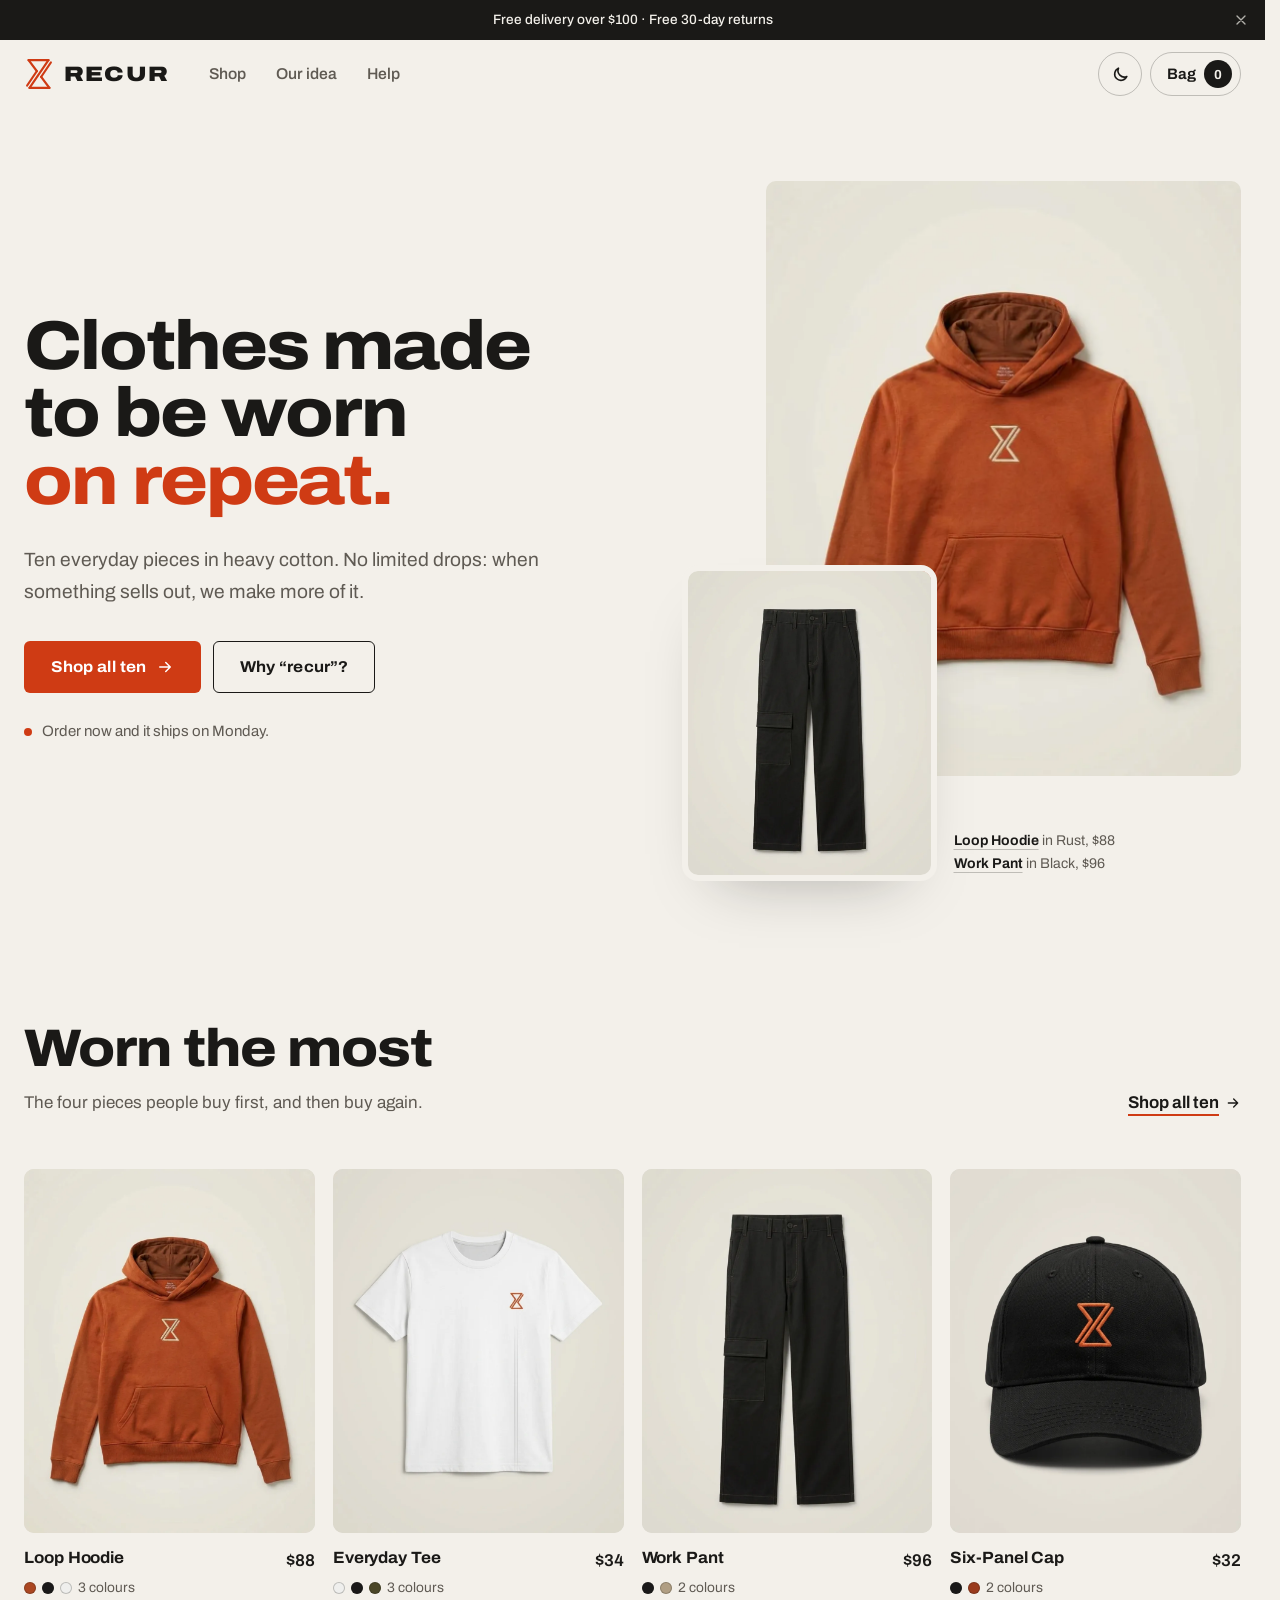
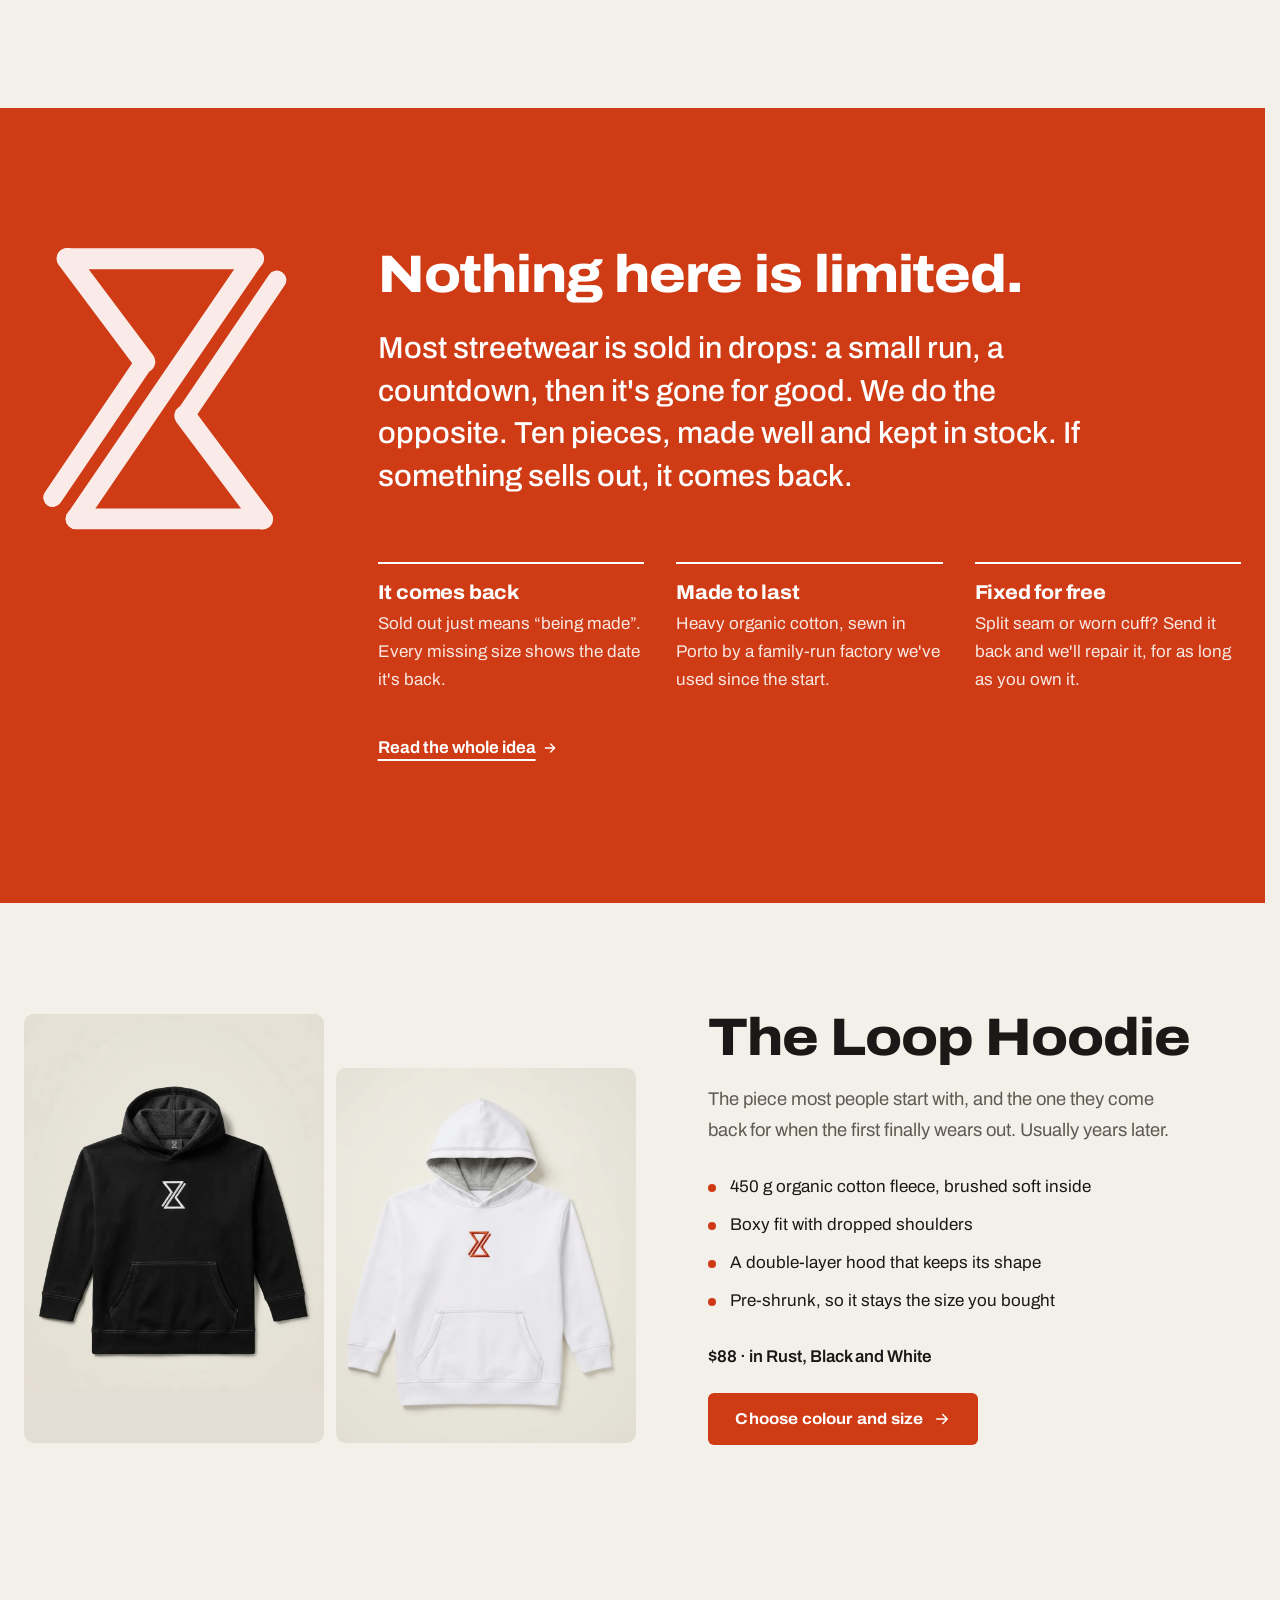
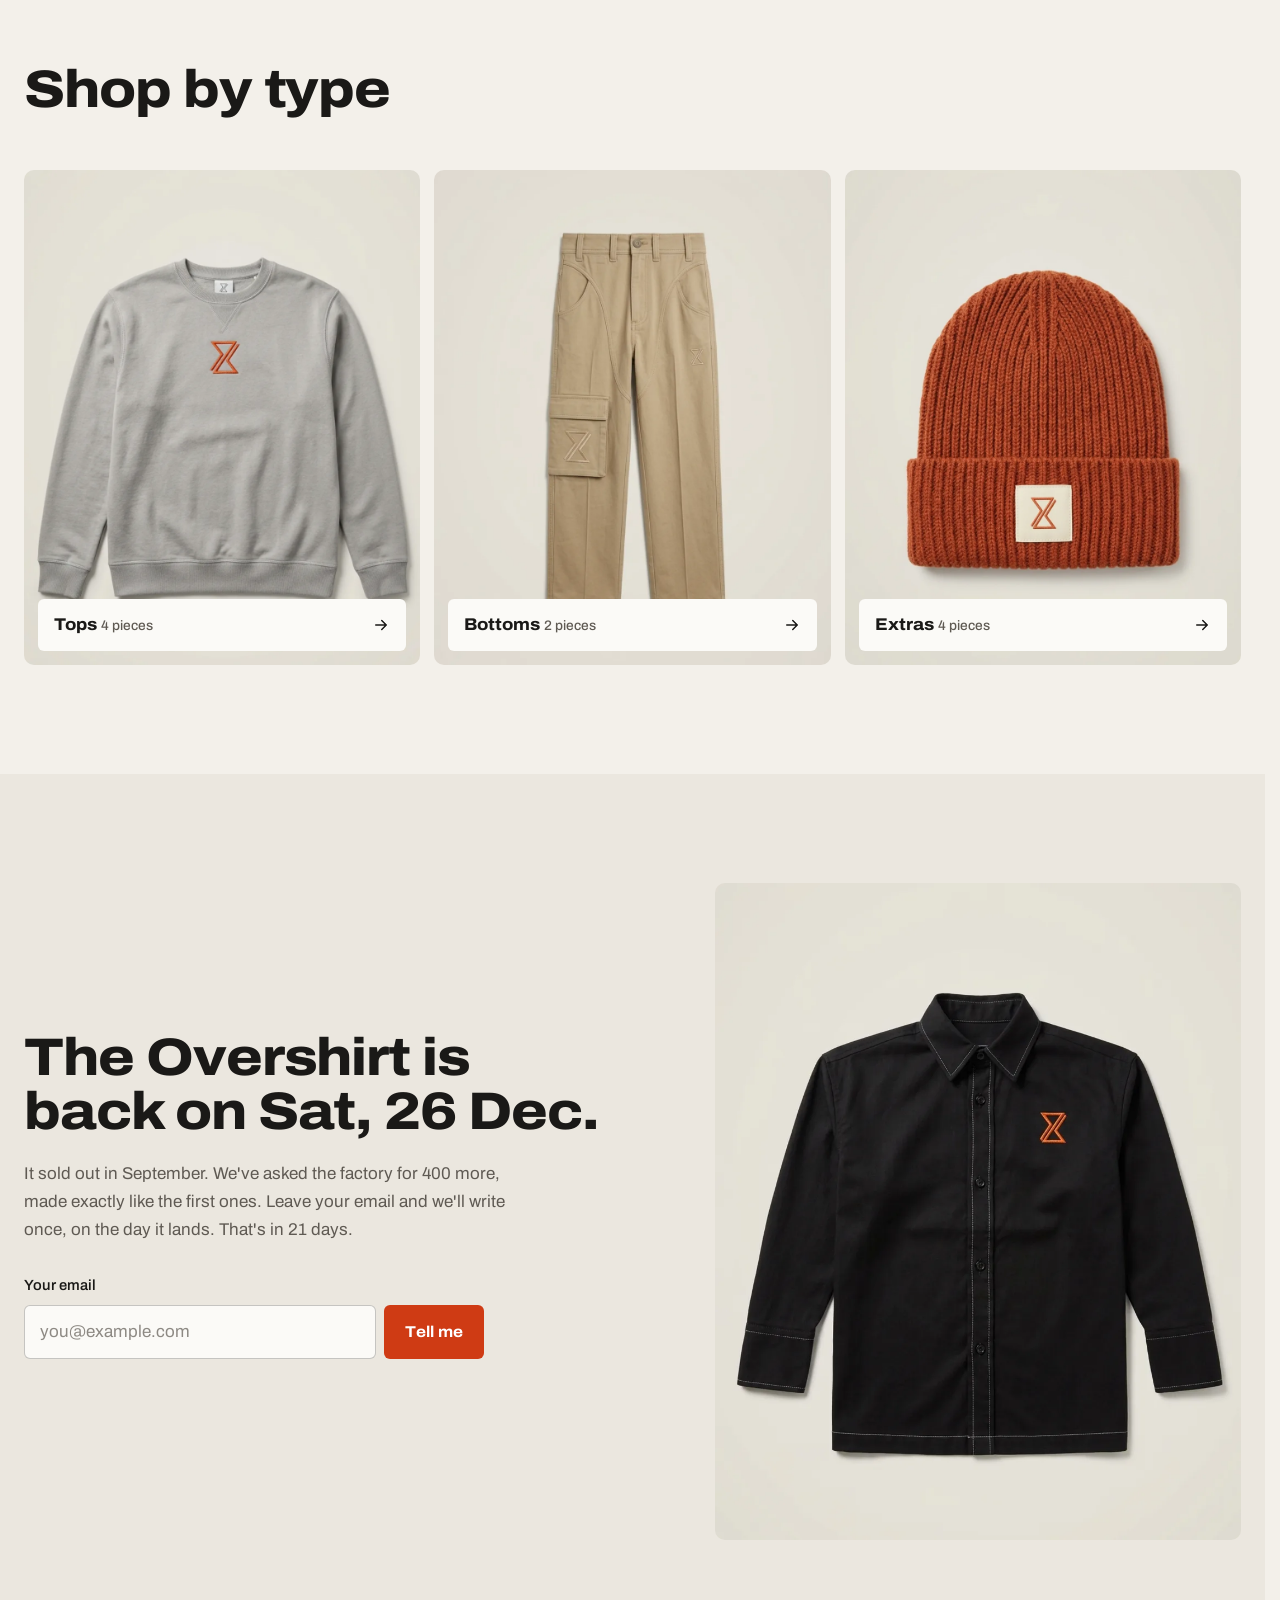
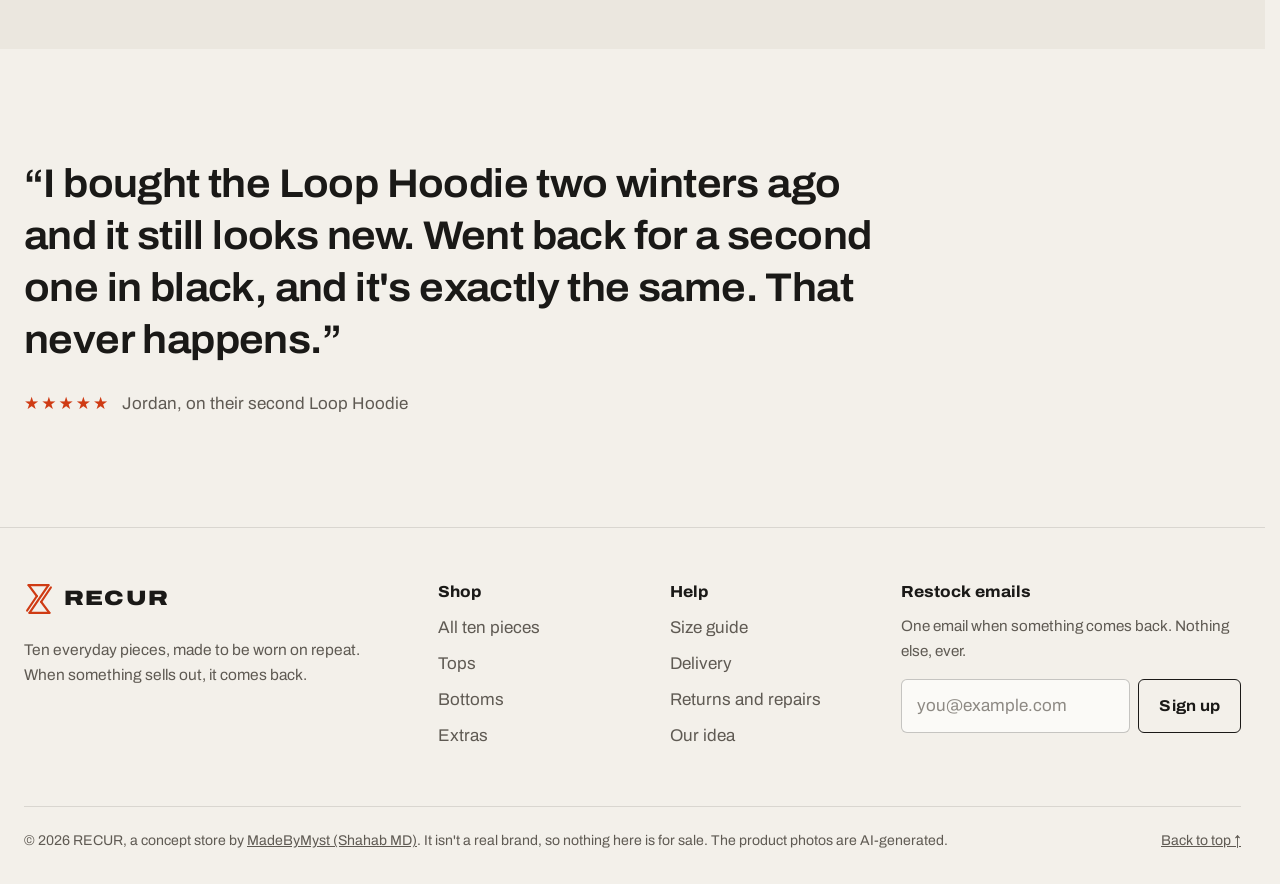
==== index.html @ 431a65ab "Add RECUR, a concept streetwear store A shop for a made-up brand with no limited drops: ten pieces, " ====
<!doctype html>
<html lang="en">
  <head>
    <meta charset="UTF-8" />
    <meta name="viewport" content="width=device-width, initial-scale=1.0" />
    <title>RECUR | Clothes made to be worn on repeat</title>
    <meta name="description" content="RECUR makes ten everyday pieces in heavy cotton, and keeps them in stock. A concept streetwear store by MadeByMyst." />
    <meta name="theme-color" content="#f3f0ea" />
    <link rel="canonical" href="https://madebymyst.github.io/recur/" />

    <!-- Link previews (WhatsApp, Instagram, LinkedIn, X...) -->
    <meta property="og:type" content="website" />
    <meta property="og:url" content="https://madebymyst.github.io/recur/" />
    <meta property="og:title" content="RECUR | Clothes made to be worn on repeat" />
    <meta
      property="og:description"
      content="A concept streetwear store by MadeByMyst, built in plain HTML, CSS and JavaScript."
    />
    <meta property="og:image" content="https://madebymyst.github.io/recur/assets/social-card.jpg" />
    <meta name="twitter:card" content="summary_large_image" />

    <link rel="icon" href="assets/favicon.svg" type="image/svg+xml" />
    <link rel="icon" href="assets/favicon.ico" sizes="32x32" />
    <link rel="apple-touch-icon" href="assets/apple-touch-icon.png" />
    <link rel="preconnect" href="https://fonts.googleapis.com" />
    <link rel="preconnect" href="https://fonts.gstatic.com" crossorigin />
    <link
      rel="stylesheet"
      href="https://fonts.googleapis.com/css2?family=Archivo:wdth,wght@62..125,100..900&display=swap"
    />
    <link rel="stylesheet" href="styles.css" />
    <script>
      // Before the page paints: pick the theme (a saved choice, or the system
      // setting) and hide the delivery bar if it was closed before
      (function () {
        var saved = null;
        try {
          saved = localStorage.getItem("recur-theme");
          if (localStorage.getItem("recur-notice") === "closed") {
            document.documentElement.classList.add("notice-closed");
          }
        } catch (e) {}
        var dark = saved
          ? saved === "dark"
          : window.matchMedia("(prefers-color-scheme: dark)").matches;
        document.documentElement.dataset.theme = dark ? "dark" : "light";
        document.documentElement.classList.add("js");
      })();
    </script>
    <script src="products.js" defer></script>
    <script src="script.js" defer></script>
    <script src="store.js" defer></script>
  </head>

  <body>
    <a class="skip-link" href="#main">Skip to content</a>

    <!-- The mark, drawn once and reused. It takes the colour of the text around it. -->
    <svg width="0" height="0" style="position: absolute" aria-hidden="true" focusable="false">
      <symbol id="lemni" viewBox="0 0 100 100">
        <g fill="none" stroke="currentColor" stroke-linecap="round" stroke-linejoin="round">
          <path stroke-width="6.73" d="M10.2 88.62 42.81 40.41M57.19 59.59 89.8 11.38" />
          <path stroke-width="7.63" d="M42.81 40.41 15.39 3.79M84.61 96.21 57.19 59.59" />
          <path stroke-width="7.45" d="M15.39 3.79H81.54M18.46 96.21H84.61" />
          <path stroke-width="7.19" d="M81.54 3.79 18.46 96.21" />
        </g>
      </symbol>
    </svg>

    <div class="notice">
      <p>Free delivery over $100 · Free 30-day returns</p>
      <button class="notice-close" type="button" aria-label="Close this message">
        <svg class="icon" viewBox="0 0 24 24" aria-hidden="true"><path d="M6 6l12 12M18 6 6 18" /></svg>
      </button>
    </div>

    <!-- HEADER -->
    <header class="site-header" id="top">
      <div class="container header-inner">
        <a class="brand" href="index.html" aria-label="RECUR, home">
          <svg class="lemni" viewBox="0 0 100 100" aria-hidden="true"><use href="#lemni" /></svg>
          <span class="wordmark">RECUR</span>
        </a>

        <nav class="site-nav" id="site-nav" aria-label="Main">
          <a href="shop.html">Shop</a>
          <a href="about.html">Our idea</a>
          <a href="help.html">Help</a>
        </nav>

        <div class="header-actions">
          <button class="icon-btn theme-toggle" type="button" aria-label="Switch to dark theme">
            <svg class="icon icon-moon" viewBox="0 0 24 24" aria-hidden="true">
              <path d="M20 14.5A8 8 0 0 1 9.5 4a8 8 0 1 0 10.5 10.5Z" />
            </svg>
            <svg class="icon icon-sun" viewBox="0 0 24 24" aria-hidden="true">
              <circle cx="12" cy="12" r="4" />
              <path d="M12 2.5v2M12 19.5v2M4.6 4.6 6 6M18 18l1.4 1.4M2.5 12h2M19.5 12h2M4.6 19.4 6 18M18 6l1.4-1.4" />
            </svg>
          </button>
          <button class="bag-toggle" type="button" aria-haspopup="dialog">
            Bag <span class="bag-count" data-bag-count>0</span>
          </button>
          <button
            class="menu-toggle"
            type="button"
            aria-expanded="false"
            aria-controls="site-nav"
          >
            <span class="visually-hidden">Menu</span>
            <span class="bar" aria-hidden="true"></span>
            <span class="bar" aria-hidden="true"></span>
          </button>
        </div>
      </div>
    </header>

    <main id="main">
      <!-- HERO -->
      <section class="hero" aria-labelledby="hero-title">
        <div class="container hero-grid">
          <div class="hero-copy">
            <h1 class="hero-title" id="hero-title">
              <span class="line"><span>Clothes made</span></span>
              <span class="line"><span>to be worn</span></span>
              <span class="line"><span class="accent">on repeat.</span></span>
            </h1>
            <p class="lead hero-fade">
              Ten everyday pieces in heavy cotton. No limited drops: when
              something sells out, we make more of it.
            </p>
            <div class="actions hero-fade">
              <a class="btn btn-primary" href="shop.html">Shop all ten <svg class="icon" viewBox="0 0 24 24" aria-hidden="true"><path d="M5 12h14M13 6l6 6-6 6" /></svg></a>
              <a class="btn btn-ghost" href="about.html">Why “recur”?</a>
            </div>
            <p class="ship-note hero-fade" data-ship-note>
              Orders placed before 2pm on a weekday ship the same day.
            </p>
          </div>

          <figure class="hero-visual">
            <a class="hero-main" href="shop.html#loop-hoodie" data-product="loop-hoodie" data-colour="rust">
              <img src="assets/products/loop-hoodie-rust.webp" alt="The Loop Hoodie in Rust, laid flat" width="960" height="1200" fetchpriority="high" />
            </a>
            <a class="hero-side" href="shop.html#work-pant" data-product="work-pant" data-colour="black">
              <img src="assets/products/work-pant-black.webp" alt="The Work Pant in Black, laid flat" width="960" height="1200"  />
            </a>
            <figcaption>
              <button type="button" data-product="loop-hoodie" data-colour="rust">Loop Hoodie</button>
              in Rust, $88<br />
              <button type="button" data-product="work-pant" data-colour="black">Work Pant</button>
              in Black, $96
            </figcaption>
          </figure>
        </div>
      </section>

      <!-- WORN THE MOST -->
      <section class="section" aria-labelledby="popular-title">
        <div class="container">
          <div class="section-top reveal">
            <div>
              <h2 id="popular-title">Worn the most</h2>
              <p>The four pieces people buy first, and then buy again.</p>
            </div>
            <a class="link" href="shop.html">Shop all ten <svg class="icon" viewBox="0 0 24 24" aria-hidden="true"><path d="M5 12h14M13 6l6 6-6 6" /></svg></a>
          </div>
          <ul
            class="product-grid stagger"
            data-products="loop-hoodie everyday-tee work-pant six-panel-cap"
          ></ul>
          <noscript><p>Turn on JavaScript to see the products and use the bag.</p></noscript>
        </div>
      </section>

      <!-- THE IDEA -->
      <section class="idea" aria-labelledby="idea-title">
        <div class="container idea-grid">
          <svg class="lemni idea-mark" viewBox="0 0 100 100" aria-hidden="true"><use href="#lemni" /></svg>
          <div class="reveal">
            <h2 id="idea-title">Nothing here is limited.</h2>
            <p class="statement">
              Most streetwear is sold in drops: a small run, a countdown, then
              it's gone for good. We do the opposite. Ten pieces, made well and
              kept in stock. If something sells out, it comes back.
            </p>
            <ul class="idea-points">
              <li>
                <h3>It comes back</h3>
                <p>
                  Sold out just means “being made”. Every missing size shows the
                  date it's back.
                </p>
              </li>
              <li>
                <h3>Made to last</h3>
                <p>
                  Heavy organic cotton, sewn in Porto by a family-run factory
                  we've used since the start.
                </p>
              </li>
              <li>
                <h3>Fixed for free</h3>
                <p>
                  Split seam or worn cuff? Send it back and we'll repair it, for
                  as long as you own it.
                </p>
              </li>
            </ul>
            <a class="link" href="about.html">Read the whole idea <svg class="icon" viewBox="0 0 24 24" aria-hidden="true"><path d="M5 12h14M13 6l6 6-6 6" /></svg></a>
          </div>
        </div>
      </section>

      <!-- ONE PIECE, UP CLOSE -->
      <section class="section" aria-labelledby="feature-title">
        <div class="container feature-grid">
          <div class="feature-media reveal">
            <a href="shop.html#loop-hoodie" data-product="loop-hoodie" data-colour="black">
              <img src="assets/products/loop-hoodie-black.webp" alt="The Loop Hoodie in Black" width="960" height="1200" loading="lazy" />
            </a>
            <a href="shop.html#loop-hoodie" data-product="loop-hoodie" data-colour="white">
              <img src="assets/products/loop-hoodie-white.webp" alt="The Loop Hoodie in White" width="960" height="1200" loading="lazy" />
            </a>
          </div>

          <div class="feature-text reveal">
            <h2 id="feature-title">The Loop Hoodie</h2>
            <p class="feature-lead">
              The piece most people start with, and the one they come back for
              when the first finally wears out. Usually years later.
            </p>
            <ul class="dot-list">
              <li>450 g organic cotton fleece, brushed soft inside</li>
              <li>Boxy fit with dropped shoulders</li>
              <li>A double-layer hood that keeps its shape</li>
              <li>Pre-shrunk, so it stays the size you bought</li>
            </ul>
            <p class="feature-price">$88 · in Rust, Black and White</p>
            <button class="btn btn-primary" type="button" data-product="loop-hoodie">
              Choose colour and size <svg class="icon" viewBox="0 0 24 24" aria-hidden="true"><path d="M5 12h14M13 6l6 6-6 6" /></svg>
            </button>
          </div>
        </div>
      </section>

      <!-- SHOP BY TYPE -->
      <section class="section" aria-labelledby="types-title">
        <div class="container">
          <div class="section-top reveal">
            <h2 id="types-title">Shop by type</h2>
          </div>
          <div class="category-grid stagger">
            <a class="category" href="shop.html?type=tops">
              <img src="assets/products/heavy-crew-grey.webp" alt="" width="960" height="1200" loading="lazy" />
              <span class="category-label">
                <span>Tops <small>4 pieces</small></span>
                <svg class="icon" viewBox="0 0 24 24" aria-hidden="true"><path d="M5 12h14M13 6l6 6-6 6" /></svg>
              </span>
            </a>
            <a class="category" href="shop.html?type=bottoms">
              <img src="assets/products/work-pant-stone.webp" alt="" width="960" height="1200" loading="lazy" />
              <span class="category-label">
                <span>Bottoms <small>2 pieces</small></span>
                <svg class="icon" viewBox="0 0 24 24" aria-hidden="true"><path d="M5 12h14M13 6l6 6-6 6" /></svg>
              </span>
            </a>
            <a class="category" href="shop.html?type=extras">
              <img src="assets/products/rib-beanie-rust.webp" alt="" width="960" height="1200" loading="lazy" />
              <span class="category-label">
                <span>Extras <small>4 pieces</small></span>
                <svg class="icon" viewBox="0 0 24 24" aria-hidden="true"><path d="M5 12h14M13 6l6 6-6 6" /></svg>
              </span>
            </a>
          </div>
        </div>
      </section>

      <!-- BACK SOON -->
      <section class="section back-soon" aria-labelledby="back-title">
        <div class="container back-grid">
          <div class="back-text reveal">
            <h2 id="back-title">
              The Overshirt is back
              <span data-restock="overshirt">soon</span>.
            </h2>
            <p>
              It sold out in September. We've asked the factory for 400 more,
              made exactly like the first ones. Leave your email and we'll write
              once, on the day it lands.
              <span data-restock-in="overshirt"></span>
            </p>
            <form class="alert-form" data-alert-form>
              <label for="back-email">Your email</label>
              <div class="alert-row">
                <input
                  id="back-email"
                  type="email"
                  name="email"
                  autocomplete="email"
                  placeholder="you@example.com"
                  required
                />
                <button class="btn btn-primary" type="submit">Tell me</button>
              </div>
              <p class="form-status" role="status" aria-live="polite"></p>
            </form>
          </div>
          <a class="back-media reveal" href="shop.html#overshirt" data-product="overshirt">
            <img src="assets/products/overshirt-black.webp" alt="The Overshirt in Black, laid flat" width="960" height="1200" loading="lazy" />
          </a>
        </div>
      </section>

      <!-- ONE CUSTOMER -->
      <section class="section" aria-label="What a customer says">
        <div class="container">
          <figure class="quote reveal">
            <blockquote>
              <p>
                “I bought the Loop Hoodie two winters ago and it still looks
                new. Went back for a second one in black, and it's exactly the
                same. That never happens.”
              </p>
            </blockquote>
            <figcaption>
              <span class="stars" role="img" aria-label="5 out of 5 stars">★★★★★</span>
              Jordan, on their second Loop Hoodie
            </figcaption>
          </figure>
        </div>
      </section>
    </main>

    <!-- FOOTER -->
    <footer class="site-footer">
      <div class="container footer-top">
        <div class="footer-brand">
          <a class="brand" href="index.html" aria-label="RECUR, home">
            <svg class="lemni" viewBox="0 0 100 100" aria-hidden="true"><use href="#lemni" /></svg>
            <span class="wordmark">RECUR</span>
          </a>
          <p>
            Ten everyday pieces, made to be worn on repeat. When something sells
            out, it comes back.
          </p>
        </div>

        <nav class="footer-col" aria-label="Shop">
          <h2>Shop</h2>
          <ul>
            <li><a href="shop.html">All ten pieces</a></li>
            <li><a href="shop.html?type=tops">Tops</a></li>
            <li><a href="shop.html?type=bottoms">Bottoms</a></li>
            <li><a href="shop.html?type=extras">Extras</a></li>
          </ul>
        </nav>

        <nav class="footer-col" aria-label="Help">
          <h2>Help</h2>
          <ul>
            <li><a href="help.html#sizes">Size guide</a></li>
            <li><a href="help.html#delivery">Delivery</a></li>
            <li><a href="help.html#returns">Returns and repairs</a></li>
            <li><a href="about.html">Our idea</a></li>
          </ul>
        </nav>

        <div class="footer-col">
          <h2>Restock emails</h2>
          <p>One email when something comes back. Nothing else, ever.</p>
          <form class="alert-form" data-alert-form>
            <label class="visually-hidden" for="footer-email">Your email</label>
            <div class="alert-row">
              <input
                id="footer-email"
                type="email"
                name="email"
                autocomplete="email"
                placeholder="you@example.com"
                required
              />
              <button class="btn btn-ghost" type="submit">Sign up</button>
            </div>
            <p class="form-status" role="status" aria-live="polite"></p>
          </form>
        </div>
      </div>

      <div class="container footer-bottom">
        <p>
          &copy; <span data-year>2026</span> RECUR, a concept store by
          <a href="https://madebymyst.github.io/">MadeByMyst (Shahab MD)</a>. It
          isn't a real brand, so nothing here is for sale. The product photos
          are AI-generated.
        </p>
        <a href="#top">Back to top ↑</a>
      </div>
    </footer>
  </body>
</html>
---- styles.css ----
/* ==========================================================================
   RECUR: a concept store by MadeByMyst.
   Bone, ink and one rust accent. Big wide type, real product photos,
   plain words. Light and dark themes share every rule below; only the
   colour tokens change.
   Written mobile-first. Larger screens are added with min-width queries.
   ========================================================================== */

/* DESIGN TOKENS */

:root {
  color-scheme: light;

  /* Colours (light) */
  --bg: #f3f0ea;
  --bg-soft: #ebe7df;
  --surface: #fbfaf7;
  --ink: #1a1917;
  --muted: #5f5a53;
  --line: rgba(26, 25, 23, 0.12);
  --line-strong: rgba(26, 25, 23, 0.24);
  --accent: #cf3b14;
  --accent-ink: #ffffff;
  --photo: #e2ded6; /* behind product photos, the same in both themes */
  --success: #2f6b3a;
  --error: #b3261e;
  --scrim: rgba(26, 22, 18, 0.45);
  --shadow: 0 30px 60px -30px rgba(26, 25, 23, 0.35);

  /* Type */
  --font: "Archivo", system-ui, sans-serif;

  /* Shape & layout */
  --radius-sm: 6px;
  --radius: 10px;
  --radius-lg: 16px;
  --container: 1240px;
  --gutter: 24px;
  --header-h: 68px;

  /* Motion: one long, soft ease-out for almost everything */
  --ease-out: cubic-bezier(0.22, 1, 0.36, 1);
}

/* Dark theme: picked with the toggle, or by the system when nothing is saved */
:root[data-theme="dark"] {
  color-scheme: dark;
  --bg: #131211;
  --bg-soft: #1b1a18;
  --surface: #1f1d1b;
  --ink: #efebe4;
  --muted: #a7a197;
  --line: rgba(239, 235, 228, 0.12);
  --line-strong: rgba(239, 235, 228, 0.24);
  --accent: #ff6a3d;
  --accent-ink: #1a1310;
  --photo: #d9d5cc;
  --success: #86c793;
  --error: #ff8a80;
  --scrim: rgba(0, 0, 0, 0.62);
  --shadow: 0 30px 60px -30px rgba(0, 0, 0, 0.85);
}

@media (prefers-color-scheme: dark) {
  :root:not([data-theme]) {
    color-scheme: dark;
    --bg: #131211;
    --bg-soft: #1b1a18;
    --surface: #1f1d1b;
    --ink: #efebe4;
    --muted: #a7a197;
    --line: rgba(239, 235, 228, 0.12);
    --line-strong: rgba(239, 235, 228, 0.24);
    --accent: #ff6a3d;
    --accent-ink: #1a1310;
    --photo: #d9d5cc;
    --success: #86c793;
    --error: #ff8a80;
    --scrim: rgba(0, 0, 0, 0.62);
    --shadow: 0 30px 60px -30px rgba(0, 0, 0, 0.85);
  }
}

/* RESET & BASE */

*,
*::before,
*::after {
  box-sizing: border-box;
}

* {
  margin: 0;
}

html {
  scroll-behavior: smooth;
  scroll-padding-top: calc(var(--header-h) + 16px);
  scrollbar-gutter: stable;
  -webkit-text-size-adjust: 100%;
}

/* Nothing behind a popup should scroll */
html:has(dialog[open]) {
  overflow: hidden;
}

body {
  background-color: var(--bg);
  color: var(--ink);
  font-family: var(--font);
  font-size: 1.0625rem;
  line-height: 1.65;
  -webkit-font-smoothing: antialiased;
  overflow-x: clip;
}

img,
svg {
  display: block;
  max-width: 100%;
}

a {
  color: inherit;
}

button,
input,
select,
textarea {
  font: inherit;
  color: inherit;
}

button {
  cursor: pointer;
}

::selection {
  background: var(--accent);
  color: var(--accent-ink);
}

:focus-visible {
  outline: 2px solid var(--accent);
  outline-offset: 3px;
  border-radius: 4px;
}

/* TYPOGRAPHY */

h1,
h2,
h3 {
  font-weight: 800;
  font-stretch: 112%;
  line-height: 1.04;
  letter-spacing: -0.02em;
  text-wrap: balance;
}

h1 {
  font-size: clamp(2.6rem, 5.4vw, 4.6rem);
  line-height: 0.98;
  letter-spacing: -0.03em;
}

h2 {
  font-size: clamp(2rem, 4.2vw, 3.3rem);
}

h3 {
  font-size: 1.25rem;
  font-weight: 750;
  font-stretch: 106%;
  letter-spacing: -0.01em;
}

p {
  color: var(--muted);
  text-wrap: pretty;
}

strong {
  color: var(--ink);
  font-weight: 650;
}

.accent {
  color: var(--accent);
}

.lead {
  max-width: 32em;
  font-size: clamp(1.08rem, 1.5vw, 1.25rem);
}

/* Text links with an underline in the accent colour */
.link {
  display: inline-flex;
  align-items: center;
  gap: 6px;
  color: var(--ink);
  font-weight: 650;
  text-decoration: underline;
  text-decoration-color: var(--accent);
  text-decoration-thickness: 2px;
  text-underline-offset: 6px;
  transition: text-underline-offset 0.4s var(--ease-out);
}

.link:hover {
  text-underline-offset: 9px;
}

.link .icon {
  width: 16px;
  height: 16px;
  transition: translate 0.5s var(--ease-out);
}

.link:hover .icon {
  translate: 3px 0;
}

/* Line icons */
.icon {
  width: 20px;
  height: 20px;
  flex: none;
  fill: none;
  stroke: currentColor;
  stroke-width: 2;
  stroke-linecap: round;
  stroke-linejoin: round;
}

/* The mark (one line that loops back on itself). It takes the text colour. */
.lemni {
  width: 30px;
  height: 30px;
  flex: none;
  overflow: visible;
}

/* LAYOUT HELPERS */

.container {
  width: min(var(--container), 100% - 2 * var(--gutter));
  margin-inline: auto;
}

.section {
  padding-block: clamp(64px, 8.5vw, 112px);
}

.section-top {
  display: flex;
  flex-wrap: wrap;
  align-items: end;
  justify-content: space-between;
  gap: 16px 40px;
  margin-bottom: clamp(32px, 5vw, 52px);
}

.section-top p {
  max-width: 34em;
  margin-top: 12px;
}

.visually-hidden {
  position: absolute;
  width: 1px;
  height: 1px;
  padding: 0;
  overflow: hidden;
  clip: rect(0 0 0 0);
  white-space: nowrap;
  border: 0;
}

.skip-link {
  position: absolute;
  top: -100px;
  left: 16px;
  z-index: 100;
  padding: 10px 16px;
  border-radius: var(--radius-sm);
  background: var(--ink);
  color: var(--bg);
  font-weight: 650;
  text-decoration: none;
}

.skip-link:focus {
  top: 12px;
}

.concept-note {
  font-size: 0.88rem;
}

/* BUTTONS (ink slides across from the left on hover) */

.btn {
  display: inline-flex;
  align-items: center;
  justify-content: center;
  gap: 10px;
  min-height: 52px;
  padding: 0 26px;
  border: 1.5px solid transparent;
  border-radius: var(--radius-sm);
  font-size: 0.98rem;
  font-weight: 700;
  font-stretch: 108%;
  letter-spacing: 0.005em;
  text-decoration: none;
  background-image: linear-gradient(var(--ink), var(--ink));
  background-repeat: no-repeat;
  background-position: left center;
  background-size: 0% 100%;
  transition:
    background-size 0.6s var(--ease-out),
    color 0.35s ease,
    border-color 0.35s ease,
    transform 0.5s var(--ease-out);
}

.btn:hover {
  background-size: 100% 100%;
  color: var(--bg);
}

.btn:active {
  transform: scale(0.98);
}

.btn .icon {
  width: 18px;
  height: 18px;
  transition: translate 0.5s var(--ease-out);
}

.btn:hover .icon {
  translate: 4px 0;
}

.btn-primary {
  color: var(--accent-ink);
  background-color: var(--accent);
}

.btn-primary:hover {
  border-color: var(--ink);
}

.btn-ghost {
  color: var(--ink);
  background-color: transparent;
  border-color: var(--ink);
}

.btn-block {
  width: 100%;
}

.btn:disabled {
  opacity: 0.55;
  cursor: not-allowed;
  background-size: 0% 100%;
  color: var(--accent-ink);
}

/* Small round buttons in the header and popups */
.icon-btn {
  display: inline-grid;
  place-items: center;
  width: 44px;
  height: 44px;
  padding: 0;
  background: transparent;
  border: 1px solid var(--line-strong);
  border-radius: 50%;
  color: var(--ink);
  transition:
    border-color 0.3s ease,
    background-color 0.3s ease;
}

.icon-btn:hover {
  border-color: var(--ink);
}

/* ANNOUNCEMENT BAR (plain text, it doesn't move) */

.notice {
  position: relative;
  overflow: hidden;
  background-color: var(--ink);
}

.notice p {
  padding: 9px 52px;
  color: var(--bg);
  font-size: 0.85rem;
  font-weight: 500;
  text-align: center;
}

/* The X on the right. Once closed, the bar stays closed (see script.js). */
.notice-close {
  position: absolute;
  top: 50%;
  right: max(8px, calc((100% - var(--container)) / 2 - 8px));
  display: grid;
  place-items: center;
  width: 32px;
  height: 32px;
  padding: 0;
  background: transparent;
  border: 0;
  border-radius: 50%;
  color: var(--bg);
  opacity: 0.7;
  translate: 0 -50%;
  transition:
    opacity 0.3s ease,
    background-color 0.3s ease;
}

.notice-close:hover {
  opacity: 1;
  background-color: rgba(127, 127, 127, 0.2);
}

.notice-close .icon {
  width: 16px;
  height: 16px;
  transition: rotate 0.5s var(--ease-out);
}

.notice-close:hover .icon {
  rotate: 90deg;
}

.notice-close:focus-visible {
  outline-color: var(--bg);
  outline-offset: -2px;
}

.notice-closed .notice,
html:not(.js) .notice-close {
  display: none;
}

/* HEADER (hides while scrolling down, comes back when scrolling up) */

.site-header {
  position: sticky;
  top: 0;
  z-index: 50;
  background-color: var(--bg);
  border-bottom: 1px solid transparent;
  transition:
    transform 0.6s var(--ease-out),
    border-color 0.4s ease;
}

.site-header.is-scrolled {
  border-bottom-color: var(--line);
}

.site-header.is-hidden {
  transform: translateY(-100%);
}

.site-header:focus-within {
  transform: none;
}

.header-inner {
  display: flex;
  align-items: center;
  gap: 16px 40px;
  height: var(--header-h);
}

.brand {
  display: inline-flex;
  align-items: center;
  gap: 10px;
  color: var(--ink);
  text-decoration: none;
}

.brand .lemni {
  color: var(--accent);
  transition: rotate 0.9s var(--ease-out);
}

/* Turned upside down, the mark looks the same: it comes back to itself */
.brand:hover .lemni {
  rotate: 180deg;
}

.wordmark {
  font-size: 1.3rem;
  font-weight: 900;
  font-stretch: 125%;
  letter-spacing: 0.06em;
  line-height: 1;
}

.site-nav {
  display: flex;
  align-items: center;
  flex-wrap: wrap;
  gap: 8px 30px;
}

.site-nav a {
  position: relative;
  color: var(--muted);
  font-size: 0.98rem;
  font-weight: 550;
  text-decoration: none;
  transition: color 0.3s ease;
}

.site-nav a::after {
  content: "";
  position: absolute;
  right: 0;
  bottom: -6px;
  left: 0;
  height: 2px;
  background-color: var(--accent);
  scale: 0 1;
  transform-origin: right;
  transition: scale 0.5s var(--ease-out);
}

.site-nav a:hover,
.site-nav a[aria-current="page"] {
  color: var(--ink);
}

.site-nav a:hover::after,
.site-nav a[aria-current="page"]::after {
  scale: 1 1;
  transform-origin: left;
}

.header-actions {
  display: flex;
  align-items: center;
  gap: 8px;
  margin-left: auto;
}

/* Light/dark switch: shows the theme you'd switch to */
.theme-toggle .icon {
  width: 19px;
  height: 19px;
  transition:
    rotate 0.7s var(--ease-out),
    opacity 0.3s ease;
}

.theme-toggle .icon-sun,
:root[data-theme="dark"] .theme-toggle .icon-moon {
  display: none;
}

:root[data-theme="dark"] .theme-toggle .icon-sun {
  display: block;
}

.theme-toggle:hover .icon {
  rotate: -20deg;
}

.bag-toggle {
  display: inline-flex;
  align-items: center;
  gap: 8px;
  height: 44px;
  padding: 0 8px 0 16px;
  background: transparent;
  border: 1px solid var(--line-strong);
  border-radius: 999px;
  font-size: 0.95rem;
  font-weight: 650;
  transition: border-color 0.3s ease;
}

.bag-toggle:hover {
  border-color: var(--ink);
}

.bag-count {
  display: inline-grid;
  place-items: center;
  min-width: 28px;
  height: 28px;
  padding: 0 6px;
  border-radius: 999px;
  background-color: var(--ink);
  color: var(--bg);
  font-size: 0.82rem;
  font-weight: 700;
  font-variant-numeric: tabular-nums;
}

.bag-count.is-bumped {
  animation: bump 0.6s var(--ease-out);
}

@keyframes bump {
  30% {
    scale: 1.3;
    background-color: var(--accent);
    color: var(--accent-ink);
  }
}

/* The theme and bag buttons need JavaScript */
html:not(.js) .theme-toggle,
html:not(.js) .bag-toggle {
  display: none;
}

/* Menu button (only on small screens, and only with JavaScript) */
.menu-toggle {
  display: none;
  position: relative;
  width: 44px;
  height: 44px;
  background: transparent;
  border: 1px solid var(--line-strong);
  border-radius: 50%;
}

.menu-toggle .bar {
  position: absolute;
  right: 13px;
  left: 13px;
  height: 2px;
  border-radius: 2px;
  background-color: var(--ink);
  transition:
    translate 0.5s var(--ease-out),
    rotate 0.5s var(--ease-out),
    opacity 0.3s ease;
}

.menu-toggle .bar:nth-child(2) {
  top: 16px;
}

.menu-toggle .bar:nth-child(3) {
  top: 25px;
}

.menu-toggle[aria-expanded="true"] .bar:nth-child(2) {
  translate: 0 4.5px;
  rotate: 45deg;
}

.menu-toggle[aria-expanded="true"] .bar:nth-child(3) {
  translate: 0 -4.5px;
  rotate: -45deg;
}

@media (max-width: 860px) {
  .header-inner {
    gap: 12px;
  }

  /* Without JavaScript the links simply wrap under the logo */
  html:not(.js) .header-inner {
    flex-wrap: wrap;
    height: auto;
    padding-block: 14px;
  }

  .js .menu-toggle {
    display: block;
  }

  /* The open menu fills the screen below the header */
  .js .site-nav {
    position: absolute;
    top: 100%;
    right: 0;
    left: 0;
    flex-direction: column;
    flex-wrap: nowrap;
    align-items: stretch;
    gap: 0;
    height: calc(100vh - var(--header-h));
    height: calc(100dvh - var(--header-h));
    padding: 8px var(--gutter) 32px;
    overflow-y: auto;
    background-color: var(--bg);
    visibility: hidden;
    opacity: 0;
    translate: 0 -12px;
    transition:
      opacity 0.4s var(--ease-out),
      translate 0.6s var(--ease-out),
      visibility 0s linear 0.6s;
  }

  .js .site-nav.is-open {
    visibility: visible;
    opacity: 1;
    translate: 0 0;
    transition-delay: 0s;
  }

  .js .site-nav a {
    padding: 18px 2px;
    color: var(--ink);
    font-size: 2rem;
    font-weight: 800;
    font-stretch: 112%;
    letter-spacing: -0.02em;
    border-bottom: 1px solid var(--line);
  }

  .js .site-nav a::after {
    display: none;
  }

  .js .site-nav a[aria-current="page"] {
    color: var(--accent);
  }

  /* Links slide in one after another */
  .js .site-nav.is-open > * {
    animation: menu-item-in 0.7s var(--ease-out) backwards;
  }

  .js .site-nav.is-open > :nth-child(2) {
    animation-delay: 0.05s;
  }

  .js .site-nav.is-open > :nth-child(3) {
    animation-delay: 0.1s;
  }

  body.menu-open {
    overflow: hidden;
  }
}

@keyframes menu-item-in {
  from {
    opacity: 0;
    translate: 0 16px;
  }
}

/* HERO */

.hero {
  padding-block: clamp(32px, 6vw, 72px) clamp(16px, 3vw, 40px);
}

.hero-grid {
  display: grid;
  gap: 48px;
  align-items: center;
}

.hero-title {
  margin-bottom: 28px;
}

/* Each line slides up from behind a mask when the page loads */
.hero-title .line {
  display: block;
  overflow: hidden;
  padding-bottom: 0.1em;
  margin-bottom: -0.1em;
}

.hero-title .line > span {
  display: inline-block;
  animation: line-up 1.2s var(--ease-out) 0.05s backwards;
}

.hero-title .line:nth-child(2) > span {
  animation-delay: 0.15s;
}

.hero-title .line:nth-child(3) > span {
  animation-delay: 0.25s;
}

@keyframes line-up {
  from {
    translate: 0 110%;
  }
}

.hero-fade {
  animation: fade-up 1.1s var(--ease-out) 0.4s backwards;
}

.actions.hero-fade {
  animation-delay: 0.5s;
}

.ship-note.hero-fade {
  animation-delay: 0.6s;
}

@keyframes fade-up {
  from {
    opacity: 0;
    translate: 0 20px;
  }
}

.actions {
  display: flex;
  flex-wrap: wrap;
  gap: 12px;
  margin-top: 34px;
}

/* "Order in the next 2 h 10 min and it ships today" (kept live by script.js) */
.ship-note {
  display: flex;
  align-items: flex-start;
  gap: 10px;
  margin-top: 26px;
  font-size: 0.94rem;
}

.ship-note::before {
  content: "";
  width: 8px;
  height: 8px;
  flex: none;
  margin-top: 0.6em;
  border-radius: 50%;
  background-color: var(--accent);
}

/* Two product photos: a big one and a smaller one tucked under it.
   --drift is set by script.js so the small one moves a little slower. */
.hero-visual {
  --drift: 0;
  position: relative;
  padding: 0 0 18% 14%;
}

.hero-visual a {
  display: block;
  overflow: hidden;
  background-color: var(--photo);
  border-radius: var(--radius);
}

.hero-visual img {
  width: 100%;
  height: auto;
  transition: scale 1.4s var(--ease-out);
}

.hero-visual a:hover img {
  scale: 1.04;
}

.hero-main {
  animation: photo-in 1.4s var(--ease-out) 0.2s backwards;
}

.hero-side {
  position: absolute;
  bottom: 0;
  left: 0;
  width: 44%;
  box-shadow: var(--shadow);
  outline: 6px solid var(--bg);
  translate: 0 calc(var(--drift) * -1px);
  animation: photo-in 1.4s var(--ease-out) 0.4s backwards;
}

@keyframes photo-in {
  from {
    opacity: 0;
    translate: 0 50px;
  }
}

.hero-visual figcaption {
  position: absolute;
  right: 0;
  bottom: 0;
  width: 52%;
  font-size: 0.88rem;
  color: var(--muted);
}

.hero-visual figcaption button {
  padding: 0;
  background: none;
  border: 0;
  color: var(--ink);
  font-weight: 650;
  text-decoration: underline;
  text-decoration-color: var(--line-strong);
  text-underline-offset: 4px;
  transition: text-decoration-color 0.3s ease;
}

.hero-visual figcaption button:hover {
  text-decoration-color: var(--accent);
}

/* PRODUCT CARDS (built by store.js from products.js) */

.product-grid {
  display: grid;
  grid-template-columns: repeat(2, 1fr);
  gap: 36px 14px;
  padding: 0;
  list-style: none;
}

.product-card {
  position: relative;
  min-width: 0;
}

.product-card > a {
  display: block;
  color: inherit;
  text-decoration: none;
}

.product-media {
  position: relative;
  overflow: hidden;
  aspect-ratio: 4 / 5;
  background-color: var(--photo);
  border-radius: var(--radius);
}

.product-media img {
  position: absolute;
  inset: 0;
  width: 100%;
  height: 100%;
  object-fit: cover;
  transition:
    opacity 0.6s ease,
    scale 1.4s var(--ease-out);
}

/* A second colour fades in on hover */
.product-media .alt {
  opacity: 0;
}

.product-card:hover .product-media img {
  scale: 1.04;
}

.product-card:hover .product-media .alt {
  opacity: 1;
}

.product-tag {
  position: absolute;
  top: 12px;
  left: 12px;
  z-index: 1;
  padding: 4px 9px;
  border-radius: 4px;
  background-color: var(--ink);
  color: var(--bg);
  font-size: 0.78rem;
  font-weight: 650;
  line-height: 1.4;
}

.product-tag.is-back {
  background-color: var(--accent);
  color: var(--accent-ink);
}

/* "Quick look" rises from the bottom on hover (mouse only) */
.product-quick {
  position: absolute;
  right: 12px;
  bottom: 12px;
  left: 12px;
  z-index: 1;
  display: none;
  padding: 11px 14px;
  border-radius: var(--radius-sm);
  background-color: #fbfaf7;
  color: #1a1917;
  font-size: 0.9rem;
  font-weight: 650;
  text-align: center;
  opacity: 0;
  translate: 0 12px;
  transition:
    opacity 0.4s ease,
    translate 0.6s var(--ease-out);
}

@media (hover: hover) and (pointer: fine) {
  .product-quick {
    display: block;
  }

  .product-card:hover .product-quick,
  .product-card > a:focus-visible .product-quick {
    opacity: 1;
    translate: 0 0;
  }
}

.product-info {
  display: grid;
  grid-template-columns: 1fr auto;
  gap: 2px 12px;
  margin-top: 14px;
}

.product-name {
  font-size: 1.02rem;
  font-weight: 700;
  font-stretch: 104%;
  letter-spacing: -0.005em;
  line-height: 1.3;
}

.product-price {
  color: var(--ink);
  font-weight: 600;
  font-variant-numeric: tabular-nums;
}

.product-colours {
  grid-column: 1 / -1;
  display: flex;
  align-items: center;
  gap: 6px;
  font-size: 0.86rem;
}

.swatch {
  width: 12px;
  height: 12px;
  border-radius: 50%;
  background-color: var(--c);
  box-shadow: inset 0 0 0 1px var(--line-strong);
}

.product-colours .swatch:last-of-type {
  margin-right: 4px;
}

/* Cards that arrive after a filter change slide in */
.product-card.is-new {
  animation: fade-up 0.8s var(--ease-out) backwards;
  animation-delay: calc(var(--i, 0) * 50ms);
}

/* A plain-text card in the shop grid */
.grid-note {
  grid-column: 1 / -1;
  align-self: stretch;
  display: grid;
  align-content: center;
  gap: 12px;
  padding: clamp(24px, 4vw, 40px);
  border: 1px solid var(--line-strong);
  border-radius: var(--radius);
}

.grid-note h3 {
  font-size: clamp(1.4rem, 2.4vw, 1.9rem);
}

.grid-note .link {
  justify-self: start;
  margin-top: 4px;
}

/* IDEA (the one full-colour block) */

.idea {
  position: relative;
  overflow: hidden;
  padding-block: clamp(80px, 11vw, 140px);
  background-color: var(--accent);
  color: var(--accent-ink);
}

.idea p,
.idea strong {
  color: var(--accent-ink);
}

.idea-grid {
  position: relative;
  display: grid;
  gap: 48px;
}

/* The big mark turns slowly as the block scrolls past (see script.js) */
.idea-mark {
  --turn: 0;
  width: clamp(120px, 22vw, 300px);
  height: auto;
  aspect-ratio: 1;
  color: var(--accent-ink);
  opacity: 0.9;
  rotate: calc(var(--turn) * 180deg);
}

.idea .statement {
  max-width: 24em;
  margin-top: 24px;
  font-size: clamp(1.3rem, 2.6vw, 1.9rem);
  font-weight: 500;
  line-height: 1.4;
}

.idea-points {
  display: grid;
  gap: 28px;
  margin-top: clamp(40px, 6vw, 64px);
  padding: 0;
  list-style: none;
}

.idea-points li {
  padding-top: 18px;
  border-top: 2px solid currentColor;
}

.idea-points h3 {
  margin-bottom: 8px;
}

.idea-points p {
  opacity: 0.88;
}

.idea .link {
  margin-top: 40px;
  color: var(--accent-ink);
  text-decoration-color: currentColor;
}

/* FEATURE (one product, up close) */

.feature-grid {
  display: grid;
  gap: 40px;
  align-items: center;
}

.feature-media {
  display: grid;
  grid-template-columns: 1fr 1fr;
  gap: 12px;
}

.feature-media a {
  display: block;
  overflow: hidden;
  background-color: var(--photo);
  border-radius: var(--radius);
}

.feature-media a:last-child {
  margin-top: 18%;
}

.feature-media img {
  width: 100%;
  height: auto;
  transition: scale 1.4s var(--ease-out);
}

.feature-media a:hover img {
  scale: 1.04;
}

.feature-text h2 {
  margin-bottom: 18px;
}

.feature-lead {
  max-width: 26em;
  font-size: 1.15rem;
}

.dot-list {
  display: grid;
  gap: 10px;
  margin-top: 28px;
  padding: 0;
  list-style: none;
}

.dot-list li {
  position: relative;
  padding-left: 22px;
}

.dot-list li::before {
  content: "";
  position: absolute;
  top: 0.66em;
  left: 0;
  width: 8px;
  height: 8px;
  border-radius: 50%;
  background-color: var(--accent);
}

.feature-price {
  margin: 28px 0 22px;
  color: var(--ink);
  font-weight: 600;
}

/* CATEGORIES */

.category-grid {
  display: grid;
  gap: 14px;
}

.category {
  position: relative;
  display: block;
  overflow: hidden;
  background-color: var(--photo);
  border-radius: var(--radius);
  text-decoration: none;
}

.category img {
  width: 100%;
  height: 100%;
  aspect-ratio: 1;
  object-fit: cover;
  transition: scale 1.4s var(--ease-out);
}

.category:hover img {
  scale: 1.05;
}

.category-label {
  position: absolute;
  right: 14px;
  bottom: 14px;
  left: 14px;
  display: flex;
  align-items: center;
  justify-content: space-between;
  gap: 12px;
  padding: 12px 16px;
  border-radius: var(--radius-sm);
  background-color: #fbfaf7;
  color: #1a1917;
  font-weight: 750;
  font-stretch: 108%;
}

.category-label small {
  color: #5f5a53;
  font-size: 0.86rem;
  font-weight: 500;
  font-stretch: 100%;
}

.category-label .icon {
  width: 18px;
  height: 18px;
  margin-left: auto;
  transition: translate 0.5s var(--ease-out);
}

.category:hover .category-label .icon {
  translate: 4px 0;
}

/* BACK SOON */

.back-soon {
  background-color: var(--bg-soft);
}

.back-grid {
  display: grid;
  gap: 40px;
  align-items: center;
}

.back-text h2 {
  margin-bottom: 20px;
}

.back-text > p {
  max-width: 30em;
}

.back-media {
  display: block;
  overflow: hidden;
  background-color: var(--photo);
  border-radius: var(--radius);
}

.back-media img {
  width: 100%;
  height: auto;
  transition: scale 1.4s var(--ease-out);
}

.back-media:hover img {
  scale: 1.04;
}

/* Email sign-up for restocks (a demo, nothing is sent) */
.alert-form {
  max-width: 460px;
  margin-top: 28px;
}

.alert-form label {
  display: block;
  margin-bottom: 8px;
  font-size: 0.92rem;
  font-weight: 550;
}

.alert-row {
  display: flex;
  gap: 8px;
}

.alert-row input {
  flex: 1;
  min-width: 0;
}

.alert-row .btn {
  flex: none;
  min-height: 50px;
  padding: 0 20px;
}

.form-status {
  min-height: 1.6em;
  margin-top: 10px;
  font-size: 0.92rem;
}

.form-status.is-success {
  color: var(--success);
}

.form-status.is-error {
  color: var(--error);
}

/* QUOTE */

.quote {
  max-width: 900px;
}

.quote blockquote p {
  color: var(--ink);
  font-size: clamp(1.5rem, 3.4vw, 2.5rem);
  font-weight: 650;
  font-stretch: 106%;
  line-height: 1.3;
  letter-spacing: -0.015em;
}

.quote figcaption {
  display: flex;
  align-items: center;
  gap: 12px;
  margin-top: 24px;
  color: var(--muted);
}

.stars {
  color: var(--accent);
  letter-spacing: 0.12em;
}

/* PAGE TOP (shop, about, help) */

.page-top {
  padding-block: clamp(40px, 7vw, 88px) clamp(28px, 4vw, 44px);
}

.page-top h1 {
  margin-bottom: 18px;
}

/* SHOP */

.shop-tools {
  display: flex;
  flex-wrap: wrap;
  align-items: center;
  justify-content: space-between;
  gap: 16px;
  margin-top: 36px;
  padding-block: 16px;
  border-block: 1px solid var(--line);
}

.filters {
  display: flex;
  flex-wrap: wrap;
  gap: 8px;
}

.filter {
  display: inline-flex;
  align-items: center;
  gap: 6px;
  min-height: 40px;
  padding: 0 16px;
  background: transparent;
  border: 1px solid var(--line-strong);
  border-radius: 999px;
  font-size: 0.94rem;
  font-weight: 600;
  transition:
    background-color 0.3s ease,
    border-color 0.3s ease,
    color 0.3s ease;
}

.filter:hover {
  border-color: var(--ink);
}

.filter[aria-pressed="true"] {
  background-color: var(--ink);
  border-color: var(--ink);
  color: var(--bg);
}

.filter-count {
  font-weight: 450;
  opacity: 0.7;
}

.sort {
  display: flex;
  align-items: center;
  gap: 10px;
  font-size: 0.94rem;
  color: var(--muted);
}

.sort select {
  width: auto;
  min-height: 40px;
  padding: 0 38px 0 14px;
  border-radius: 999px;
}

.shop-grid {
  padding-block: 32px clamp(72px, 10vw, 120px);
}

.restock {
  background-color: var(--bg-soft);
}

.restock-grid {
  display: grid;
  gap: 32px;
}

.restock-grid h2 {
  margin-bottom: 14px;
}

.restock-list {
  padding: 0;
  list-style: none;
  border-top: 1px solid var(--line-strong);
}

.restock-list li {
  border-bottom: 1px solid var(--line-strong);
}

.restock-list button {
  display: grid;
  grid-template-columns: 1fr auto;
  align-items: center;
  gap: 4px 20px;
  width: 100%;
  padding: 18px 2px;
  background: none;
  border: 0;
  text-align: left;
  transition: padding-left 0.5s var(--ease-out);
}

.restock-list button:hover {
  padding-left: 12px;
}

.restock-what {
  font-weight: 700;
  font-stretch: 104%;
}

.restock-what small {
  display: block;
  color: var(--muted);
  font-size: 0.9rem;
  font-weight: 450;
  font-stretch: 100%;
}

.restock-when {
  color: var(--ink);
  font-weight: 600;
  text-align: right;
}

.restock-when small {
  display: block;
  color: var(--muted);
  font-size: 0.86rem;
  font-weight: 450;
}

/* ABOUT */

.note-grid {
  display: grid;
  gap: 40px;
  align-items: start;
}

.note-photo {
  overflow: hidden;
  background-color: var(--photo);
  border-radius: var(--radius);
}

.note-photo img {
  width: 100%;
  height: auto;
}

.note-text h2 {
  margin-bottom: 24px;
}

.note-text p + p {
  margin-top: 16px;
}

.note-text .note-lead {
  color: var(--ink);
  font-size: 1.25rem;
}

.note-sign {
  margin-top: 24px;
  color: var(--ink);
  font-weight: 650;
}

.facts {
  display: grid;
  margin-top: 40px;
  border-top: 1px solid var(--line-strong);
}

.facts div {
  display: flex;
  align-items: baseline;
  justify-content: space-between;
  gap: 16px;
  padding: 14px 0;
  border-bottom: 1px solid var(--line-strong);
}

.facts dt {
  color: var(--muted);
}

.facts dd {
  margin: 0;
  font-weight: 750;
  font-stretch: 106%;
  text-align: right;
}

.principles {
  border-top: 1px solid var(--line-strong);
}

.principle {
  display: grid;
  gap: 12px;
  padding-block: 32px;
  border-bottom: 1px solid var(--line-strong);
}

.principle h3 {
  font-size: clamp(1.5rem, 2.6vw, 2.1rem);
  font-weight: 800;
  font-stretch: 112%;
}

.principle p {
  max-width: 36em;
}

.mark-section {
  background-color: var(--bg-soft);
}

.mark-grid {
  display: grid;
  gap: 40px;
  align-items: center;
}

/* Click the big mark and it turns over */
.mark-turn {
  justify-self: center;
  display: grid;
  place-items: center;
  width: min(100%, 360px);
  aspect-ratio: 1;
  padding: 18%;
  background-color: var(--bg);
  border: 1px solid var(--line);
  border-radius: 50%;
  color: var(--accent);
  transition: border-color 0.3s ease;
}

.mark-turn:hover {
  border-color: var(--line-strong);
}

.mark-turn .lemni {
  width: 100%;
  height: 100%;
  transition: rotate 1.4s var(--ease-out);
}

.mark-text h2 {
  margin-bottom: 20px;
}

.mark-text p + p {
  margin-top: 14px;
}

.mark-hint {
  font-size: 0.92rem;
}

.closing {
  text-align: center;
}

.closing h2 {
  margin-bottom: 16px;
}

.closing p {
  max-width: 30em;
  margin-inline: auto;
}

.closing .actions {
  justify-content: center;
}

/* HELP */

.help-nav {
  display: flex;
  flex-wrap: wrap;
  gap: 8px;
  margin-top: 32px;
}

.help-nav a {
  display: inline-flex;
  align-items: center;
  min-height: 40px;
  padding: 0 16px;
  border: 1px solid var(--line-strong);
  border-radius: 999px;
  font-size: 0.94rem;
  font-weight: 600;
  text-decoration: none;
  transition:
    border-color 0.3s ease,
    background-color 0.3s ease,
    color 0.3s ease;
}

.help-nav a:hover {
  background-color: var(--ink);
  border-color: var(--ink);
  color: var(--bg);
}

.help-section {
  padding-block: clamp(56px, 8vw, 96px);
  border-top: 1px solid var(--line);
}

.help-grid {
  display: grid;
  gap: 28px 48px;
}

.help-head p {
  margin-top: 14px;
}

.help-body > * + * {
  margin-top: 18px;
}

.help-body h3 {
  margin-top: 36px;
}

.help-body h3:first-child {
  margin-top: 0;
}

.table-wrap {
  overflow-x: auto;
  border: 1px solid var(--line-strong);
  border-radius: var(--radius);
}

.size-table {
  width: 100%;
  border-collapse: collapse;
  font-variant-numeric: tabular-nums;
}

.size-table caption {
  padding: 14px 18px 0;
  color: var(--muted);
  font-size: 0.9rem;
  text-align: left;
}

.size-table th,
.size-table td {
  padding: 12px 18px;
  text-align: left;
  border-bottom: 1px solid var(--line);
}

.size-table thead th {
  color: var(--muted);
  font-size: 0.9rem;
  font-weight: 550;
}

.size-table tbody th {
  font-weight: 700;
}

.size-table tbody tr:last-child > * {
  border-bottom: 0;
}

.plain-list {
  display: grid;
  gap: 0;
  padding: 0;
  list-style: none;
  border-top: 1px solid var(--line);
}

.plain-list li {
  display: flex;
  flex-wrap: wrap;
  justify-content: space-between;
  gap: 4px 20px;
  padding: 14px 0;
  border-bottom: 1px solid var(--line);
}

.plain-list li span:last-child {
  color: var(--muted);
}

/* ACCORDIONS (FAQ and product details; animated in script.js) */

.accordion {
  border-bottom: 1px solid var(--line-strong);
}

.accordion summary {
  display: flex;
  align-items: center;
  justify-content: space-between;
  gap: 20px;
  padding: 20px 0;
  font-weight: 700;
  font-stretch: 104%;
  list-style: none;
  cursor: pointer;
  transition: color 0.3s ease;
}

.accordion summary::-webkit-details-marker {
  display: none;
}

.accordion summary:hover {
  color: var(--accent);
}

/* A plus that turns into a minus */
.plus {
  position: relative;
  flex: none;
  width: 14px;
  height: 14px;
}

.plus::before,
.plus::after {
  content: "";
  position: absolute;
  top: 6px;
  left: 0;
  width: 14px;
  height: 2px;
  border-radius: 2px;
  background-color: currentColor;
  transition: rotate 0.5s var(--ease-out);
}

.plus::after {
  rotate: 90deg;
}

.accordion[open]:not(.is-closing) .plus::after {
  rotate: 0deg;
}

.accordion-body {
  overflow: hidden;
}

.accordion-body > * {
  padding-bottom: 20px;
}

.faq-list {
  border-top: 1px solid var(--line-strong);
}

.faq-list summary {
  font-size: 1.1rem;
  padding: 22px 0;
}

.faq-list .accordion-body p {
  max-width: 40em;
  padding-right: 40px;
}

/* FORMS */

.field {
  display: grid;
  gap: 8px;
  margin-bottom: 18px;
}

.field label,
.field-label {
  font-size: 0.92rem;
  font-weight: 550;
}

input[type="text"],
input[type="email"],
input[type="tel"],
select,
textarea {
  width: 100%;
  min-height: 50px;
  padding: 12px 15px;
  background-color: var(--surface);
  border: 1px solid var(--line-strong);
  border-radius: var(--radius-sm);
  color: var(--ink);
  transition:
    border-color 0.3s ease,
    box-shadow 0.4s var(--ease-out);
}

input:focus,
select:focus,
textarea:focus {
  outline: none;
  border-color: var(--ink);
  box-shadow: 0 0 0 4px var(--line);
}

::placeholder {
  color: var(--muted);
  opacity: 0.7;
}

select {
  appearance: none;
  padding-right: 44px;
  background-image: url("data:image/svg+xml,%3Csvg xmlns='http://www.w3.org/2000/svg' viewBox='0 0 24 24' fill='none' stroke='%23cf3b14' stroke-width='2.5' stroke-linecap='round' stroke-linejoin='round'%3E%3Cpath d='m6 9 6 6 6-6'/%3E%3C/svg%3E");
  background-position: right 14px center;
  background-repeat: no-repeat;
  background-size: 16px;
  cursor: pointer;
}

.field-row {
  display: grid;
  gap: 0 14px;
}

/* POPUPS (product quick look and the bag; both are <dialog>) */

dialog {
  max-width: none;
  max-height: none;
  padding: 0;
  border: 0;
  background: transparent;
  color: var(--ink);
}

dialog::backdrop {
  background-color: var(--scrim);
  animation: fade-in 0.4s ease;
}

dialog.is-closing::backdrop {
  animation: fade-out 0.35s ease forwards;
}

@keyframes fade-in {
  from {
    opacity: 0;
  }
}

@keyframes fade-out {
  to {
    opacity: 0;
  }
}

.dialog-close {
  position: absolute;
  top: 14px;
  right: 14px;
  z-index: 2;
  background-color: var(--surface);
}

.dialog-close .icon {
  width: 18px;
  height: 18px;
}

/* Product popup: a sheet from the bottom on phones, a centred card on big screens */
.product-dialog {
  width: 100%;
  margin: auto 0 0;
}

.product-dialog[open] {
  animation: sheet-up 0.6s var(--ease-out);
}

.product-dialog.is-closing {
  animation: sheet-down 0.35s ease forwards;
}

@keyframes sheet-up {
  from {
    translate: 0 100%;
  }
}

@keyframes sheet-down {
  to {
    translate: 0 100%;
  }
}

.pd-inner {
  position: relative;
  display: grid;
  max-height: 92vh;
  max-height: 92dvh;
  overflow-y: auto;
  overscroll-behavior: contain;
  background-color: var(--surface);
  border-radius: var(--radius-lg) var(--radius-lg) 0 0;
}

.pd-gallery {
  display: grid;
  gap: 10px;
  padding: 10px 10px 0;
}

.pd-photo {
  position: relative;
  overflow: hidden;
  aspect-ratio: 4 / 5;
  max-height: 52vh;
  background-color: var(--photo);
  border-radius: var(--radius);
}

.pd-photo img {
  position: absolute;
  inset: 0;
  width: 100%;
  height: 100%;
  object-fit: contain;
}

.pd-photo img.is-entering {
  animation: photo-swap 0.6s var(--ease-out);
}

@keyframes photo-swap {
  from {
    opacity: 0;
    scale: 1.03;
  }
}

.pd-thumbs {
  display: none;
  gap: 8px;
}

.pd-thumbs:empty {
  display: none;
}

.pd-thumb {
  width: 64px;
  padding: 0;
  overflow: hidden;
  aspect-ratio: 4 / 5;
  background-color: var(--photo);
  border: 2px solid transparent;
  border-radius: var(--radius-sm);
  transition: border-color 0.3s ease;
}

.pd-thumb img {
  width: 100%;
  height: 100%;
  object-fit: cover;
}

.pd-thumb[aria-pressed="true"] {
  border-color: var(--ink);
}

.pd-info {
  padding: 24px 20px 32px;
}

.pd-info h2 {
  font-size: clamp(1.8rem, 3vw, 2.4rem);
  padding-right: 40px;
}

.pd-price {
  margin-top: 8px;
  color: var(--ink);
  font-size: 1.2rem;
  font-weight: 600;
}

.pd-blurb {
  margin-top: 14px;
}

.pd-sold-out {
  margin-top: 16px;
  padding: 14px 16px;
  border-left: 3px solid var(--accent);
  background-color: var(--bg-soft);
  border-radius: 0 var(--radius-sm) var(--radius-sm) 0;
  color: var(--ink);
  font-size: 0.95rem;
}

.pd-options {
  margin-top: 24px;
  padding: 0;
  border: 0;
}

.pd-options legend {
  display: flex;
  justify-content: space-between;
  width: 100%;
  padding: 0;
  margin-bottom: 10px;
  font-size: 0.94rem;
  font-weight: 650;
}

.pd-options legend span {
  color: var(--muted);
  font-weight: 450;
}

.pd-options legend button {
  padding: 0;
  background: none;
  border: 0;
  color: var(--muted);
  font-size: 0.9rem;
  font-weight: 450;
  text-decoration: underline;
  text-underline-offset: 4px;
}

.pd-options legend button:hover {
  color: var(--ink);
}

.option-list {
  display: flex;
  flex-wrap: wrap;
  gap: 8px;
}

.option {
  position: relative;
}

.option input {
  position: absolute;
  inset: 0;
  opacity: 0;
  cursor: pointer;
}

.option input:disabled {
  cursor: not-allowed;
}

/* Colour swatches */
.option-swatch span {
  display: block;
  width: 38px;
  height: 38px;
  border-radius: 50%;
  background-color: var(--c);
  box-shadow:
    inset 0 0 0 1px var(--line-strong),
    0 0 0 3px var(--surface),
    0 0 0 4px transparent;
  transition: box-shadow 0.3s ease;
}

.option-swatch input:checked + span {
  box-shadow:
    inset 0 0 0 1px var(--line-strong),
    0 0 0 3px var(--surface),
    0 0 0 5px var(--ink);
}

.option-swatch input:focus-visible + span {
  outline: 2px solid var(--accent);
  outline-offset: 7px;
}

/* Size boxes */
.option-size span {
  display: grid;
  place-items: center;
  min-width: 58px;
  height: 46px;
  padding: 0 12px;
  border: 1px solid var(--line-strong);
  border-radius: var(--radius-sm);
  font-size: 0.95rem;
  font-weight: 600;
  transition:
    background-color 0.25s ease,
    border-color 0.25s ease,
    color 0.25s ease;
}

.option-size input:hover:not(:disabled) + span {
  border-color: var(--ink);
}

.option-size input:checked + span {
  background-color: var(--ink);
  border-color: var(--ink);
  color: var(--surface);
}

.option-size input:focus-visible + span {
  outline: 2px solid var(--accent);
  outline-offset: 2px;
}

/* Sold-out sizes can still be picked, to ask for an email when they're back */
.option-size.is-out span {
  color: var(--muted);
  text-decoration: line-through;
  text-decoration-color: var(--accent);
}

.option-size.is-out input:checked + span {
  color: var(--surface);
}

.option-size.is-low span::after {
  content: "";
  position: absolute;
  top: 6px;
  right: 6px;
  width: 6px;
  height: 6px;
  border-radius: 50%;
  background-color: var(--accent);
}

.pd-stock {
  min-height: 1.6em;
  margin-top: 14px;
  font-size: 0.94rem;
}

.pd-stock.is-warning {
  color: var(--ink);
}

.pd-actions {
  margin-top: 16px;
}

.pd-actions .alert-form {
  margin-top: 0;
}

.pd-ship {
  margin-top: 14px;
  font-size: 0.9rem;
}

.pd-details {
  margin-top: 26px;
  border-top: 1px solid var(--line-strong);
}

.pd-details .accordion-body p {
  font-size: 0.97rem;
}

.pd-details .size-table {
  font-size: 0.92rem;
}

.pd-details .size-table th,
.pd-details .size-table td {
  padding: 9px 14px;
}

/* Bag: slides in from the right */
.bag-dialog {
  width: min(440px, 100%);
  height: 100%;
  max-height: 100%;
  margin: 0 0 0 auto;
}

.bag-dialog[open] {
  animation: slide-in 0.6s var(--ease-out);
}

.bag-dialog.is-closing {
  animation: slide-out 0.35s ease forwards;
}

@keyframes slide-in {
  from {
    translate: 100% 0;
  }
}

@keyframes slide-out {
  to {
    translate: 100% 0;
  }
}

.bag-panel {
  display: flex;
  flex-direction: column;
  height: 100%;
  background-color: var(--surface);
}

.bag-head {
  display: flex;
  align-items: center;
  justify-content: space-between;
  gap: 16px;
  padding: 18px 20px;
  border-bottom: 1px solid var(--line);
}

.bag-head h2 {
  font-size: 1.5rem;
}

.bag-head .dialog-close {
  position: static;
}

.bag-progress {
  padding: 16px 20px;
  border-bottom: 1px solid var(--line);
  font-size: 0.92rem;
}

.bag-progress p {
  color: var(--ink);
}

.bar-track {
  height: 4px;
  margin-top: 10px;
  overflow: hidden;
  border-radius: 4px;
  background-color: var(--line);
}

.bar-fill {
  height: 100%;
  border-radius: inherit;
  background-color: var(--accent);
  transform-origin: left;
  scale: var(--p, 0) 1;
  transition: scale 0.8s var(--ease-out);
}

.bag-items {
  flex: 1;
  overflow-y: auto;
  padding: 0 20px;
  list-style: none;
}

.bag-item {
  display: grid;
  grid-template-columns: 76px 1fr auto;
  gap: 14px;
  padding: 18px 0;
  border-bottom: 1px solid var(--line);
}

.bag-item.is-new {
  animation: fade-up 0.6s var(--ease-out) backwards;
}

.bag-item img {
  width: 76px;
  height: 95px;
  object-fit: cover;
  background-color: var(--photo);
  border-radius: var(--radius-sm);
}

.bag-item-name {
  color: var(--ink);
  font-weight: 700;
  font-stretch: 104%;
  line-height: 1.3;
}

.bag-item-meta {
  margin-top: 2px;
  font-size: 0.88rem;
}

.qty {
  display: inline-flex;
  align-items: center;
  margin-top: 10px;
  border: 1px solid var(--line-strong);
  border-radius: 999px;
}

.qty button {
  display: grid;
  place-items: center;
  width: 34px;
  height: 34px;
  padding: 0;
  background: none;
  border: 0;
  border-radius: 50%;
  font-size: 1.1rem;
  line-height: 1;
}

.qty button:hover {
  color: var(--accent);
}

.qty output {
  min-width: 22px;
  font-size: 0.92rem;
  font-weight: 650;
  text-align: center;
  font-variant-numeric: tabular-nums;
}

.bag-item-side {
  display: flex;
  flex-direction: column;
  align-items: end;
  justify-content: space-between;
}

.bag-item-price {
  color: var(--ink);
  font-weight: 650;
  font-variant-numeric: tabular-nums;
}

.remove {
  padding: 0;
  background: none;
  border: 0;
  color: var(--muted);
  font-size: 0.86rem;
  text-decoration: underline;
  text-underline-offset: 3px;
}

.remove:hover {
  color: var(--ink);
}

.bag-empty {
  flex: 1;
  display: grid;
  align-content: center;
  justify-items: start;
  gap: 16px;
  padding: 24px 20px;
}

.bag-empty .lemni {
  width: 44px;
  height: 44px;
  color: var(--accent);
}

.bag-empty h3 {
  font-size: 1.4rem;
}

.bag-foot {
  padding: 18px 20px 22px;
  border-top: 1px solid var(--line);
}

.bag-total {
  display: flex;
  justify-content: space-between;
  gap: 16px;
  color: var(--ink);
  font-size: 1.1rem;
  font-weight: 700;
}

.bag-foot p {
  margin: 4px 0 16px;
  font-size: 0.88rem;
}

/* CHECKOUT */

.checkout-header .header-inner {
  justify-content: space-between;
}

.checkout-back {
  display: inline-flex;
  align-items: center;
  gap: 8px;
  color: var(--muted);
  font-size: 0.95rem;
  font-weight: 550;
  text-decoration: none;
  transition: color 0.3s ease;
}

.checkout-back:hover {
  color: var(--ink);
}

.checkout-back .icon {
  width: 16px;
  height: 16px;
}

.checkout {
  min-height: 75vh;
  padding-block: clamp(28px, 5vw, 56px) clamp(72px, 10vw, 120px);
}

.checkout h1 {
  font-size: clamp(2.2rem, 4.6vw, 3.6rem);
  margin-bottom: 12px;
}

.checkout-grid {
  display: grid;
  gap: 40px;
  margin-top: 36px;
}

.checkout-form fieldset {
  margin: 0 0 30px;
  padding: 0;
  border: 0;
}

.checkout-form legend {
  margin-bottom: 16px;
  padding: 0;
  font-size: 1.3rem;
  font-weight: 800;
  font-stretch: 110%;
  letter-spacing: -0.01em;
}

.delivery-options {
  display: grid;
  gap: 10px;
}

.delivery-option {
  position: relative;
  display: grid;
  grid-template-columns: auto 1fr auto;
  align-items: center;
  gap: 14px;
  padding: 16px 18px;
  border: 1px solid var(--line-strong);
  border-radius: var(--radius-sm);
  cursor: pointer;
  transition:
    border-color 0.3s ease,
    background-color 0.3s ease;
}

.delivery-option:has(input:checked) {
  border-color: var(--ink);
  background-color: var(--surface);
}

.delivery-option input {
  width: 18px;
  height: 18px;
  margin: 0;
  accent-color: var(--accent);
}

.delivery-option strong {
  display: block;
  font-weight: 650;
}

.delivery-option small {
  color: var(--muted);
  font-size: 0.88rem;
}

.delivery-price {
  font-weight: 650;
}

.demo-box {
  padding: 18px 20px;
  border-left: 3px solid var(--accent);
  background-color: var(--bg-soft);
  border-radius: 0 var(--radius-sm) var(--radius-sm) 0;
}

.demo-box p {
  color: var(--ink);
}

.demo-box p + p {
  margin-top: 6px;
  color: var(--muted);
  font-size: 0.94rem;
}

.summary {
  align-self: start;
  padding: clamp(20px, 3vw, 28px);
  background-color: var(--surface);
  border: 1px solid var(--line);
  border-radius: var(--radius-lg);
}

.summary h2 {
  font-size: 1.4rem;
  margin-bottom: 8px;
}

.summary-items {
  padding: 0;
  list-style: none;
}

.summary-item {
  display: grid;
  grid-template-columns: 56px 1fr auto;
  align-items: center;
  gap: 14px;
  padding: 14px 0;
  border-bottom: 1px solid var(--line);
}

.summary-item img {
  width: 56px;
  height: 70px;
  object-fit: cover;
  background-color: var(--photo);
  border-radius: var(--radius-sm);
}

.summary-item p {
  font-size: 0.88rem;
}

.summary-item .bag-item-name {
  font-size: 0.97rem;
}

.summary-lines {
  display: grid;
  gap: 8px;
  margin-top: 16px;
}

.summary-lines div {
  display: flex;
  justify-content: space-between;
  gap: 16px;
}

.summary-lines dt {
  color: var(--muted);
}

.summary-lines dd {
  margin: 0;
  font-variant-numeric: tabular-nums;
}

.summary-lines .summary-total {
  margin-top: 8px;
  padding-top: 14px;
  border-top: 1px solid var(--line-strong);
  font-size: 1.15rem;
  font-weight: 750;
}

.summary-lines .summary-total dt {
  color: var(--ink);
}

.summary-edit {
  margin-top: 18px;
  padding: 0;
  background: none;
  border: 0;
  font-size: 0.94rem;
}

.checkout-empty,
.checkout-done {
  max-width: 560px;
  padding-block: 24px;
}

.checkout-empty {
  margin-top: 32px;
  padding: clamp(24px, 4vw, 36px);
  border: 1px solid var(--line-strong);
  border-radius: var(--radius-lg);
}

.checkout-empty h2 {
  font-size: 1.7rem;
}

.checkout-empty h2,
.checkout-done h2 {
  margin-bottom: 14px;
}

.checkout-done .lemni {
  width: 56px;
  height: 56px;
  margin-bottom: 24px;
  color: var(--accent);
  animation: done-turn 1.6s var(--ease-out) 0.2s backwards;
}

@keyframes done-turn {
  from {
    rotate: -180deg;
    opacity: 0;
  }
}

.checkout-done p + p {
  margin-top: 12px;
}

.checkout-done .actions {
  margin-top: 28px;
}

[hidden] {
  display: none !important;
}

/* FOOTER */

.site-footer {
  border-top: 1px solid var(--line);
}

.footer-top {
  display: grid;
  gap: 36px;
  padding-block: 56px 40px;
}

.footer-brand p {
  max-width: 22em;
  margin-top: 14px;
  font-size: 0.97rem;
}

.footer-col h2 {
  margin-bottom: 14px;
  font-size: 1rem;
  font-weight: 750;
  font-stretch: 106%;
  letter-spacing: 0;
}

.footer-col ul {
  display: grid;
  gap: 8px;
  padding: 0;
  list-style: none;
}

.footer-col a {
  color: var(--muted);
  text-decoration: none;
  transition: color 0.3s ease;
}

.footer-col a:hover {
  color: var(--ink);
}

.footer-col .alert-form {
  margin-top: 14px;
}

.footer-col > p {
  font-size: 0.95rem;
}

.footer-bottom {
  display: flex;
  flex-wrap: wrap;
  align-items: center;
  justify-content: space-between;
  gap: 10px 24px;
  padding-block: 22px 32px;
  border-top: 1px solid var(--line);
}

.footer-bottom p,
.footer-bottom a {
  color: var(--muted);
  font-size: 0.88rem;
}

.footer-bottom a:hover {
  color: var(--ink);
}

/* SCROLL REVEAL (only when JavaScript is on, see script.js) */

.js .reveal,
.js .stagger > * {
  opacity: 0;
  translate: 0 32px;
  transition:
    opacity 1s var(--ease-out),
    translate 1.2s var(--ease-out);
  transition-delay: var(--delay, 0s);
}

.js .reveal.is-visible,
.js .stagger.is-visible > * {
  opacity: 1;
  translate: 0 0;
}

/* Items in a .stagger group arrive one after another */
.stagger > :nth-child(2) {
  --delay: 0.08s;
}
.stagger > :nth-child(3) {
  --delay: 0.16s;
}
.stagger > :nth-child(4) {
  --delay: 0.24s;
}
.stagger > :nth-child(5) {
  --delay: 0.32s;
}
.stagger > :nth-child(6) {
  --delay: 0.4s;
}
.stagger > :nth-child(n + 7) {
  --delay: 0.48s;
}

/* LARGER SCREENS */

@media (min-width: 560px) {
  .field-row {
    grid-template-columns: 1fr 1fr;
  }

  .field-row.thirds {
    grid-template-columns: 2fr 1fr;
  }
}

@media (min-width: 700px) {
  .product-grid {
    grid-template-columns: repeat(3, 1fr);
    gap: 44px 18px;
  }

  .grid-note {
    grid-column: span 2;
  }

  .category-grid {
    grid-template-columns: repeat(3, 1fr);
  }

  .category img {
    aspect-ratio: 4 / 5;
  }

  .idea-points {
    grid-template-columns: repeat(3, 1fr);
    gap: 32px;
  }

  .principle {
    grid-template-columns: 1fr 1.4fr;
    gap: 40px;
    padding-block: 40px;
  }

  .footer-top {
    grid-template-columns: 1fr 1fr;
  }

  /* The product popup becomes a centred card */
  .product-dialog {
    width: min(1060px, 100% - 48px);
    margin: auto;
  }

  .product-dialog[open] {
    animation: pop-in 0.6s var(--ease-out);
  }

  .product-dialog.is-closing {
    animation: pop-out 0.3s ease forwards;
  }

  .pd-inner {
    grid-template-columns: 1.05fr 1fr;
    max-height: calc(100vh - 48px);
    max-height: calc(100dvh - 48px);
    overflow: hidden;
    border-radius: var(--radius-lg);
  }

  .pd-gallery {
    align-content: start;
    padding: 14px;
  }

  .pd-photo {
    max-height: none;
  }

  .pd-thumbs {
    display: flex;
  }

  .pd-info {
    overflow-y: auto;
    overscroll-behavior: contain;
    padding: 36px 32px 36px 20px;
  }
}

@keyframes pop-in {
  from {
    opacity: 0;
    translate: 0 30px;
    scale: 0.98;
  }
}

@keyframes pop-out {
  to {
    opacity: 0;
    translate: 0 16px;
    scale: 0.98;
  }
}

@media (min-width: 960px) {
  .hero-grid {
    grid-template-columns: 1.1fr 1fr;
    gap: 56px;
  }

  .product-grid {
    grid-template-columns: repeat(4, 1fr);
  }

  .idea-grid {
    grid-template-columns: auto 1fr;
    gap: 72px;
    align-items: start;
  }

  .feature-grid {
    grid-template-columns: 1.15fr 1fr;
    gap: 72px;
  }

  .back-grid {
    grid-template-columns: 1fr 0.85fr;
    gap: 72px;
  }

  .restock-grid {
    grid-template-columns: 1fr 1.5fr;
    gap: 72px;
  }

  .note-grid {
    grid-template-columns: 0.9fr 1fr;
    gap: 72px;
  }

  .mark-grid {
    grid-template-columns: 1fr 1.1fr;
    gap: 72px;
  }

  .help-grid {
    grid-template-columns: 1fr 2fr;
    gap: 48px 72px;
  }

  .help-head {
    position: sticky;
    top: calc(var(--header-h) + 32px);
    align-self: start;
  }

  .checkout-grid {
    grid-template-columns: 1.3fr 1fr;
    gap: 64px;
  }

  .summary {
    position: sticky;
    top: calc(var(--header-h) + 24px);
  }

  .footer-top {
    grid-template-columns: 1.4fr 0.7fr 0.7fr 1.3fr;
    gap: 48px;
  }
}

/* SMALL PHONES */

@media (max-width: 420px) {
  :root {
    --gutter: 18px;
  }

  .actions .btn {
    flex: 1 1 100%;
  }

  /* Keep the delivery bar on one line next to its X */
  .notice p {
    padding-inline: 40px;
    font-size: 0.78rem;
  }

  .bag-toggle {
    padding-left: 12px;
  }

  .alert-row {
    flex-direction: column;
  }
}

/* THEME SWITCH (a slow cross-fade, where the browser supports it) */

::view-transition-old(root),
::view-transition-new(root) {
  animation-duration: 0.5s;
  animation-timing-function: ease;
}

/* RESPECT REDUCED MOTION */

@media (prefers-reduced-motion: reduce) {
  html {
    scroll-behavior: auto;
  }

  *,
  *::before,
  *::after,
  ::backdrop {
    animation: none !important;
    transition-duration: 0.01ms !important;
    transition-delay: 0s !important;
  }

  .js .reveal,
  .js .stagger > * {
    opacity: 1;
    translate: 0 0;
  }
}
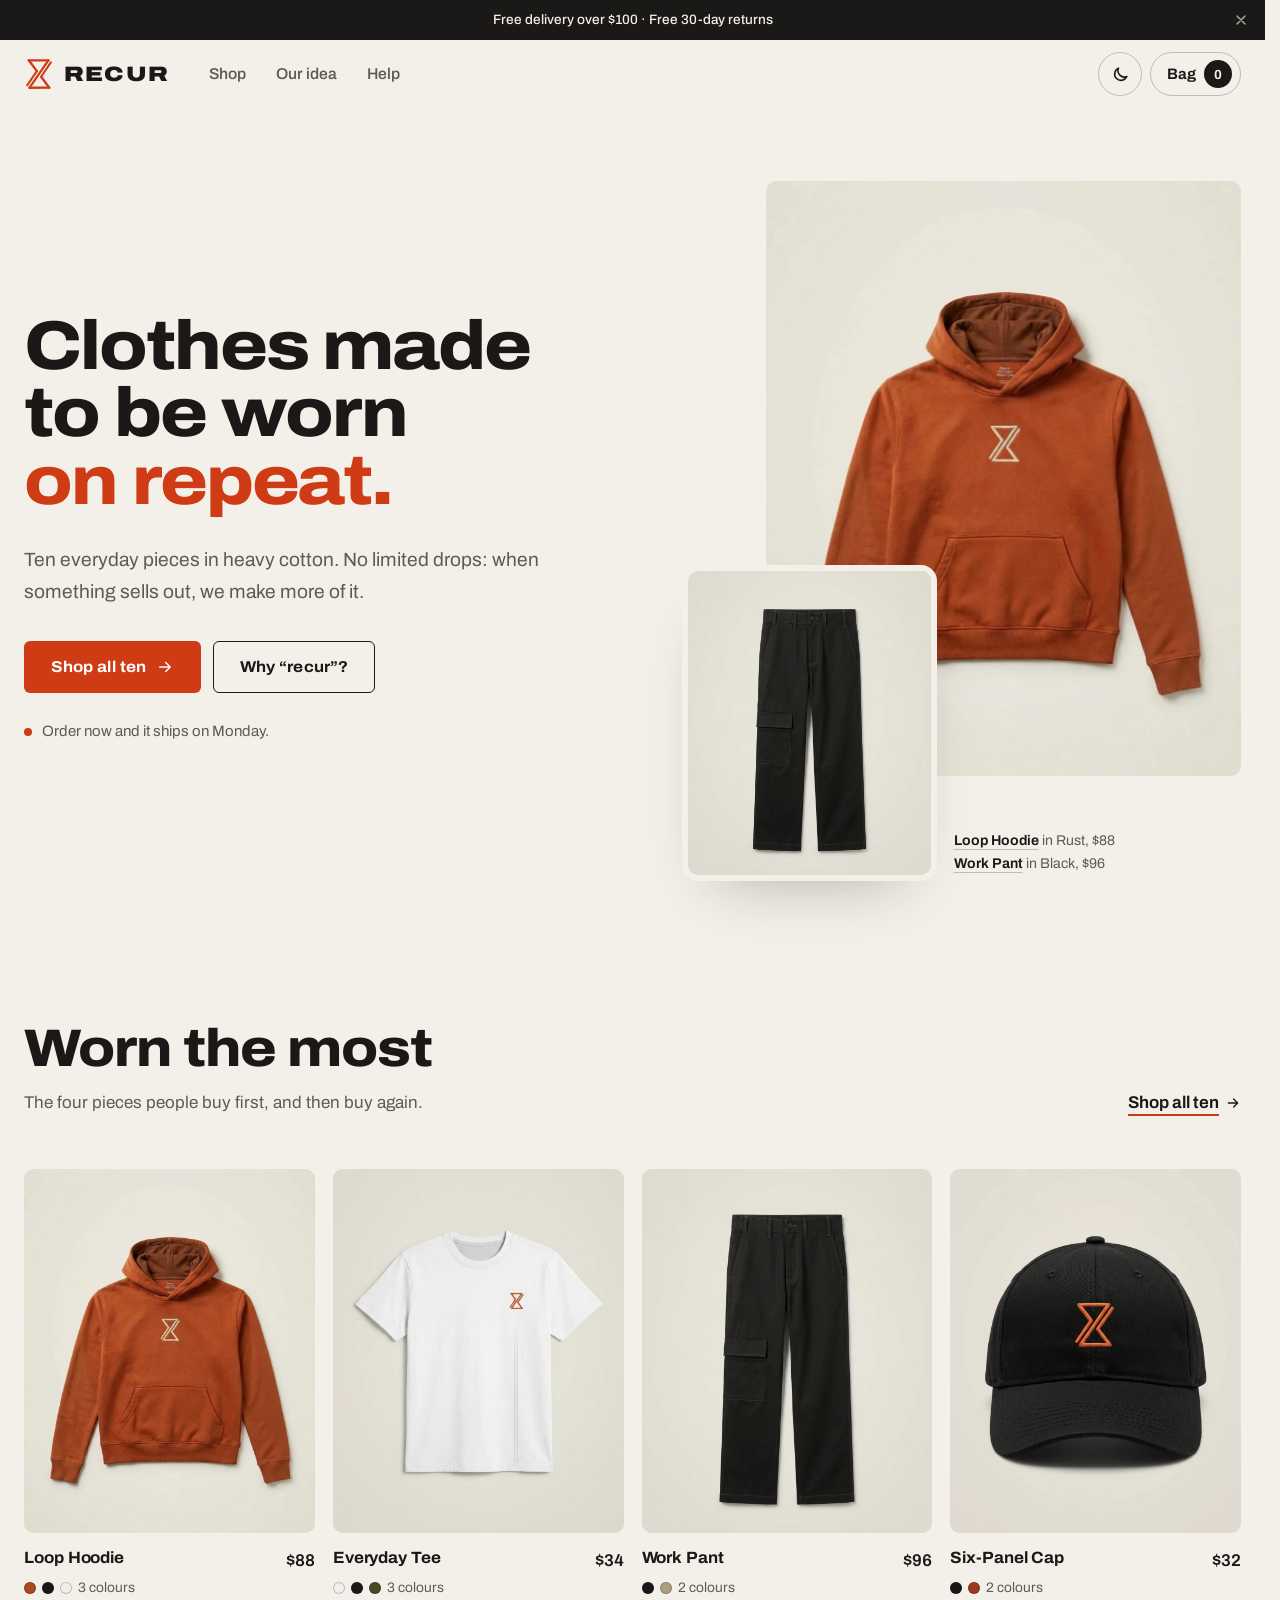
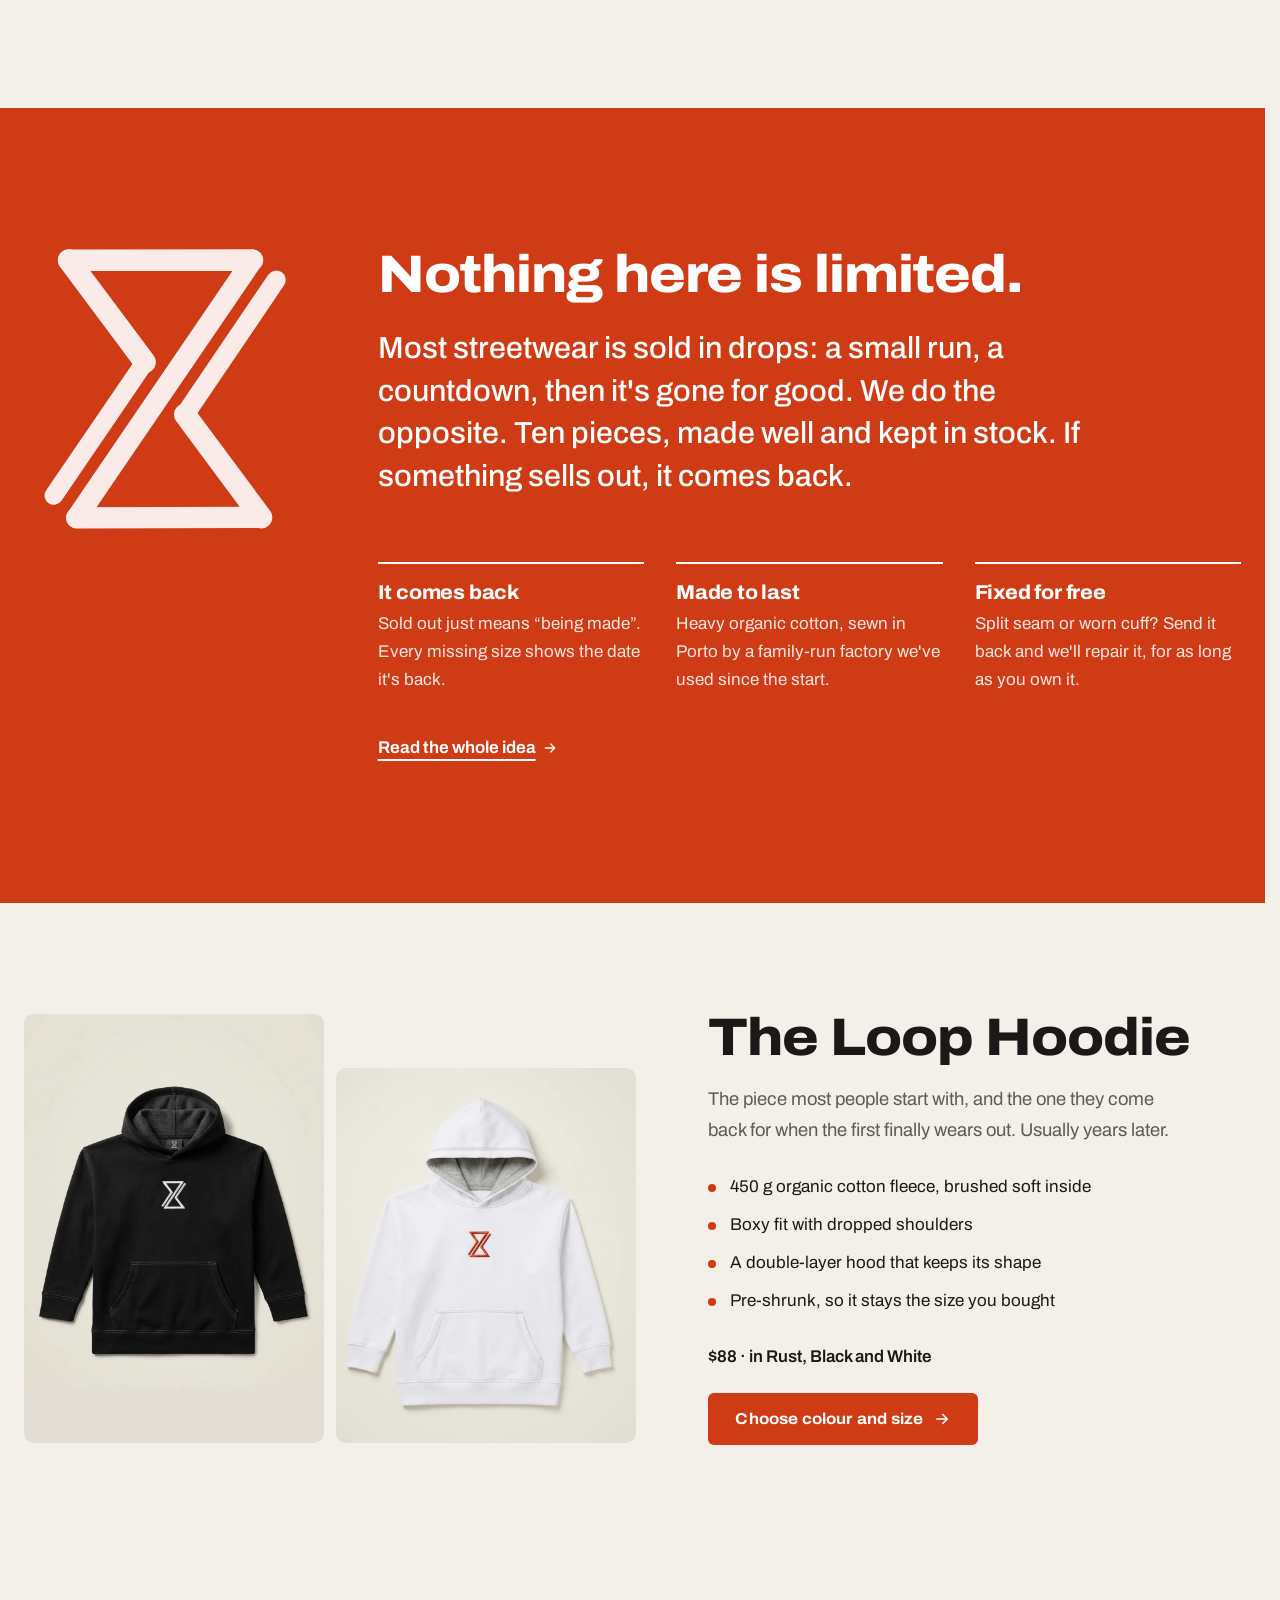
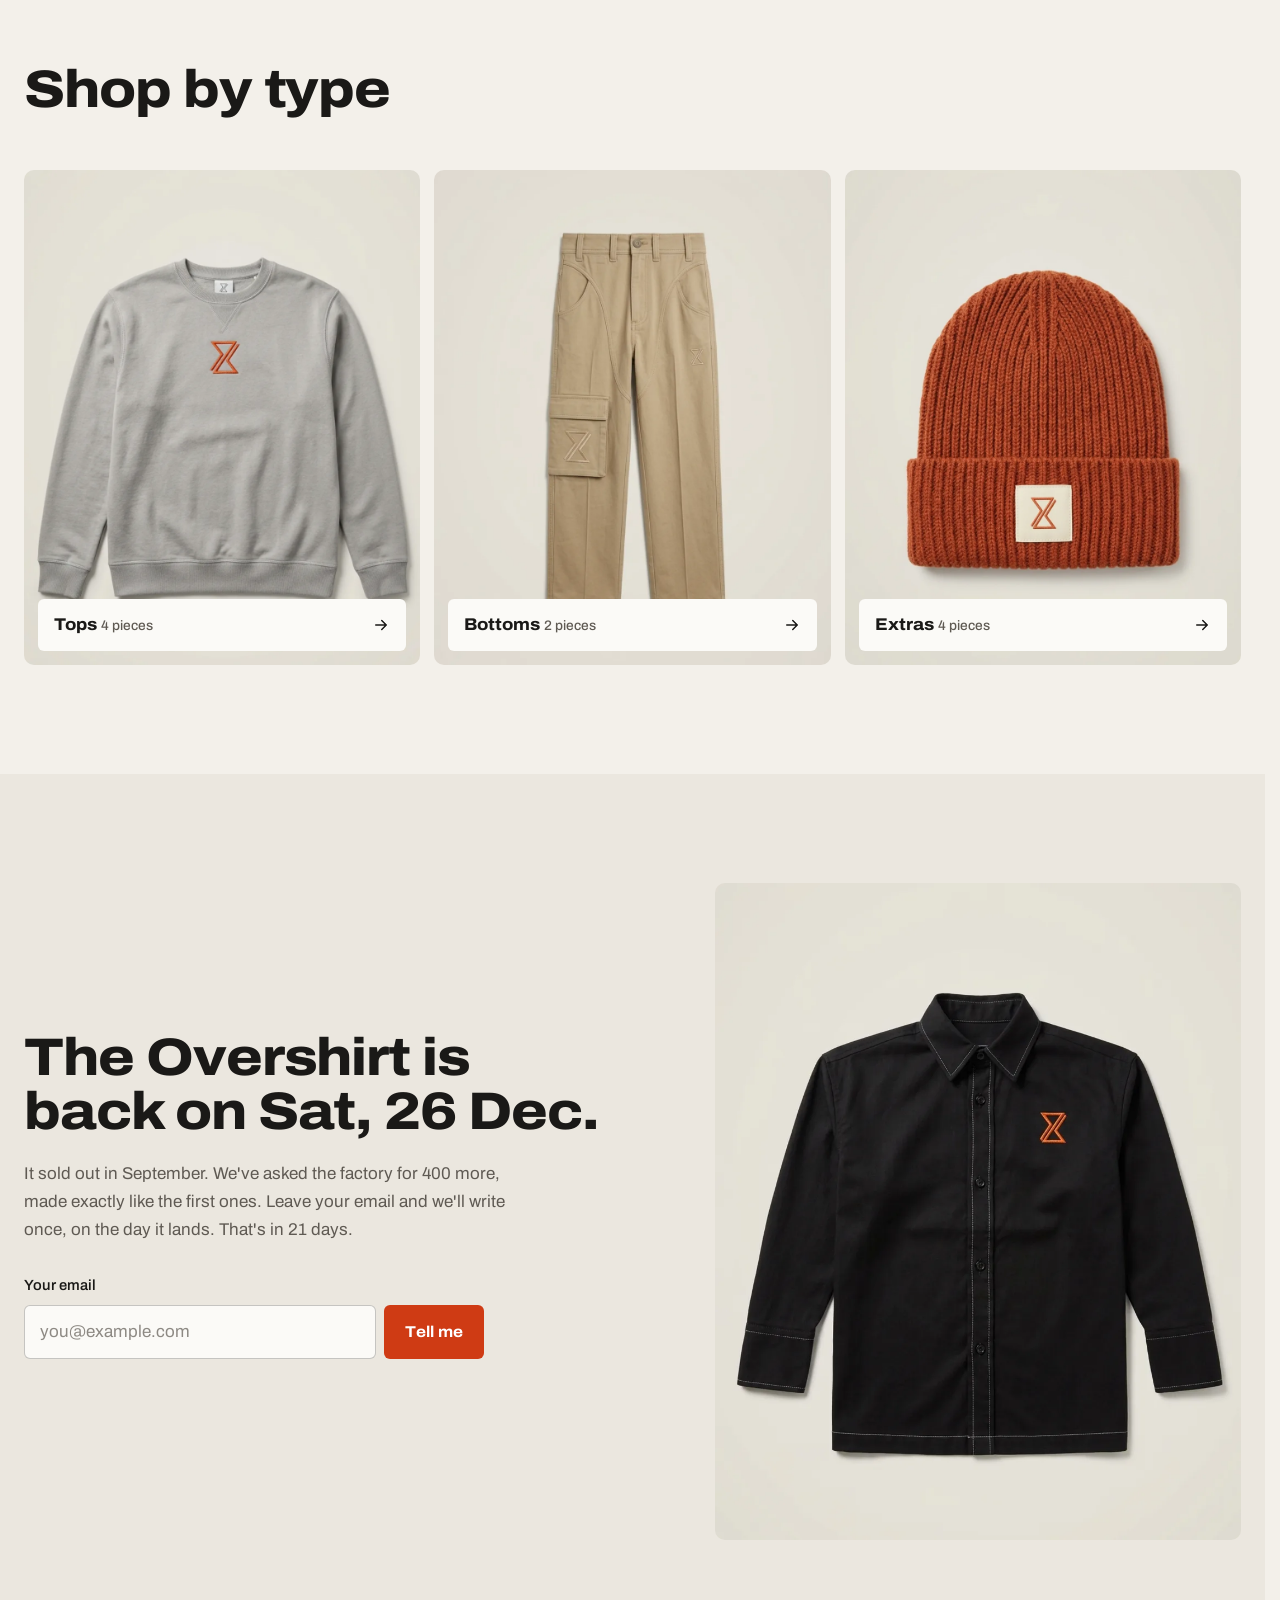
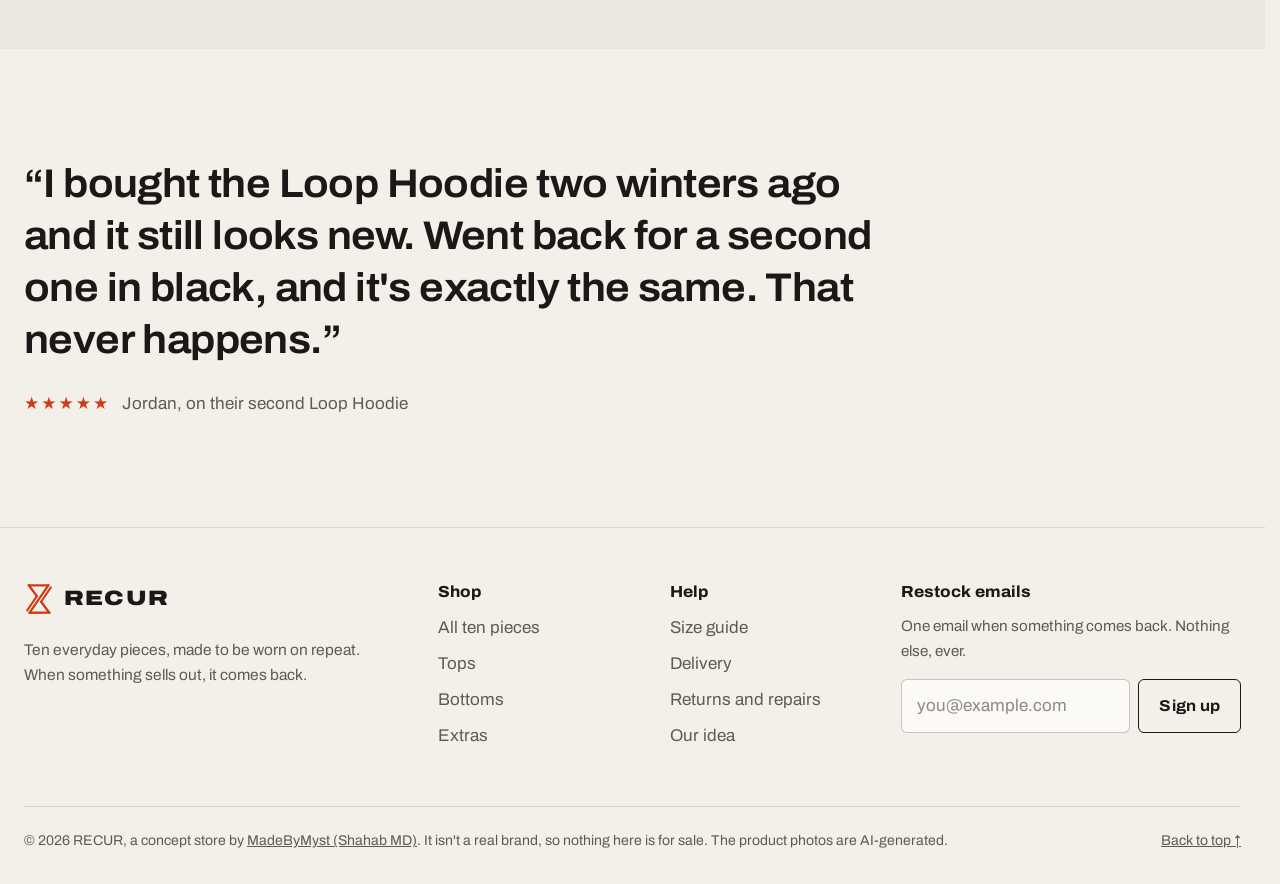
==== commit 0e49f2d1: "Redraw the logo from the new orange Lemni The inline SVG, favicon.svg and favicon.ico are traced aga" ====
--- a/index.html
+++ b/index.html
@@ -57,12 +57,15 @@
 
     <!-- The mark, drawn once and reused. It takes the colour of the text around it. -->
     <svg width="0" height="0" style="position: absolute" aria-hidden="true" focusable="false">
-      <symbol id="lemni" viewBox="0 0 100 100">
+      <symbol id="lemni" viewBox="-0.5 -0.5 101 101">
         <g fill="none" stroke="currentColor" stroke-linecap="round" stroke-linejoin="round">
-          <path stroke-width="6.73" d="M10.2 88.62 42.81 40.41M57.19 59.59 89.8 11.38" />
-          <path stroke-width="7.63" d="M42.81 40.41 15.39 3.79M84.61 96.21 57.19 59.59" />
-          <path stroke-width="7.45" d="M15.39 3.79H81.54M18.46 96.21H84.61" />
-          <path stroke-width="7.19" d="M81.54 3.79 18.46 96.21" />
+          <path stroke-width="6.63" d="M10.2 88.28 42.84 40.43" />
+          <path stroke-width="7.89" d="M42.84 40.43 15.57 3.89" />
+          <path stroke-width="7.75" d="M15.57 3.89 81.44 3.84" />
+          <path stroke-width="7.49" d="M81.44 3.84 18.38 96.28" />
+          <path stroke-width="7.6" d="M18.38 96.28 84.61 96.13" />
+          <path stroke-width="7.89" d="M84.61 96.13 57.23 59.24" />
+          <path stroke-width="6.83" d="M57.23 59.24 89.95 10.97" />
         </g>
       </symbol>
     </svg>
